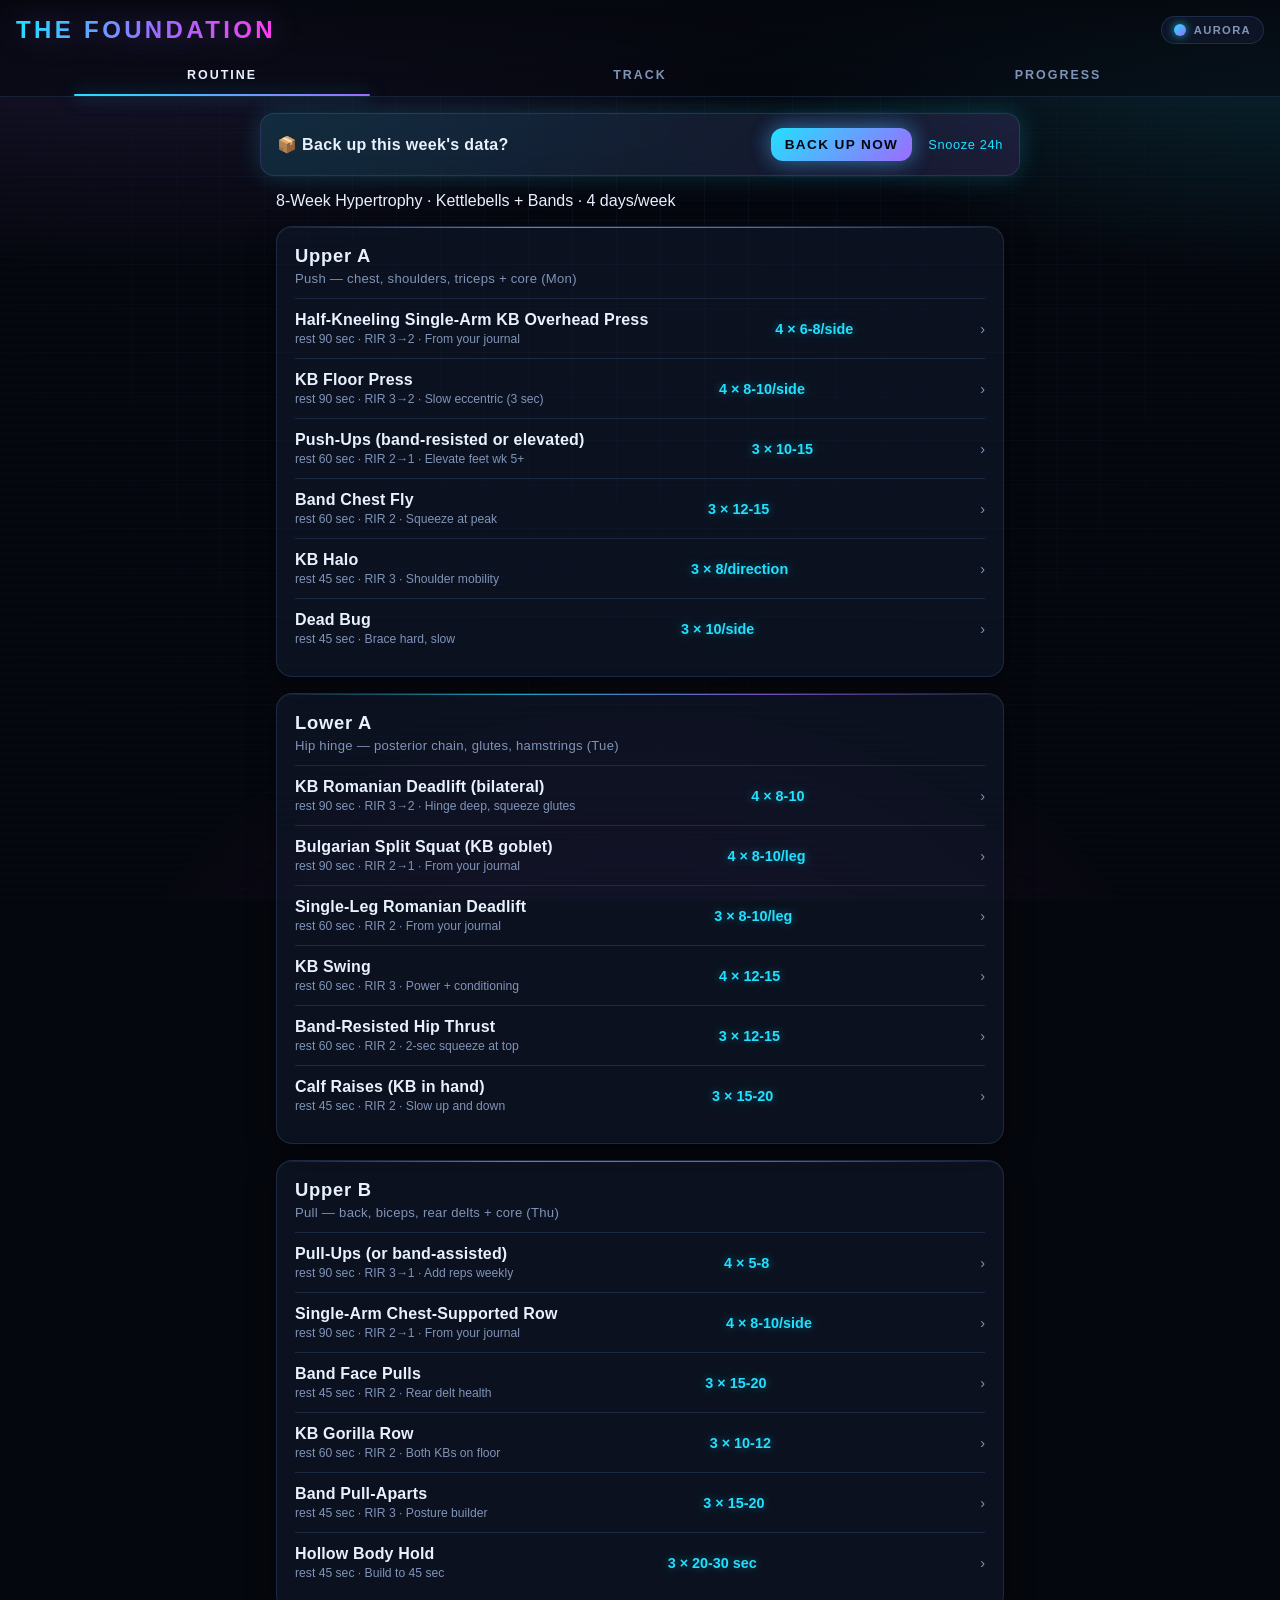
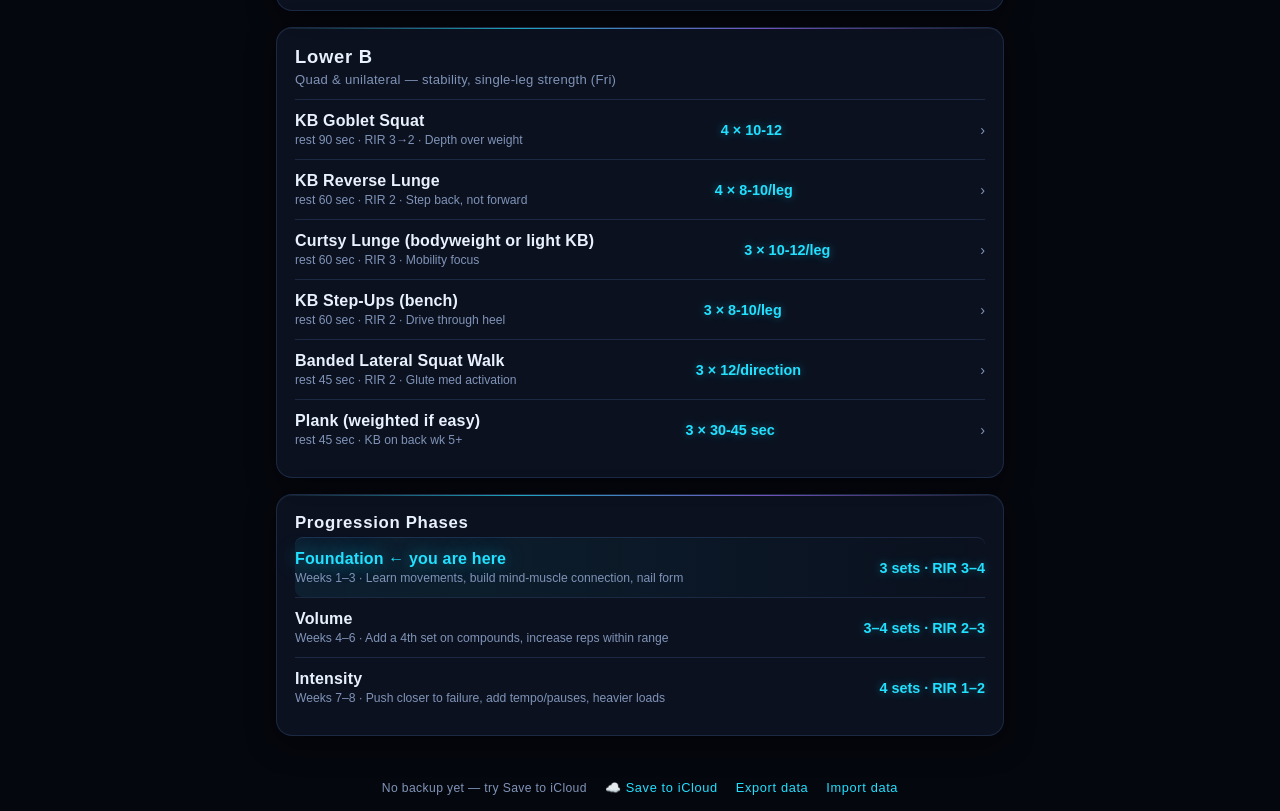
==== index.html @ b56205aa "Add three-layer backup durability and schema versioning Layer 1 - IndexedDB auto-backup: mirror ever" ====
<!DOCTYPE html>
<html lang="en" data-theme="aurora">
<head>
  <meta charset="UTF-8" />
  <meta name="viewport" content="width=device-width, initial-scale=1.0" />
  <title>My Workout Routine</title>
  <link rel="stylesheet" href="styles.css" />
</head>
<body>
  <div class="scanlines" aria-hidden="true"></div>

  <header class="app-header">
    <div class="header-top">
      <h1 id="app-title">My Workout Routine</h1>
      <button id="theme-btn" class="theme-btn" title="Change theme">
        <span class="theme-dot"></span><span id="theme-name">Aurora</span>
      </button>
    </div>
    <nav class="tabs">
      <button class="tab active" data-view="routine">Routine</button>
      <button class="tab" data-view="track">Track</button>
      <button class="tab" data-view="progress">Progress</button>
    </nav>
  </header>

  <div id="nudge-banner" class="nudge-banner" hidden></div>

  <main id="main">
    <section id="view-routine" class="view active"></section>
    <section id="view-track" class="view"></section>
    <section id="view-progress" class="view"></section>
  </main>

  <footer class="app-footer">
    <span id="last-backup" class="last-backup-note"></span>
    <div class="footer-actions">
      <button id="icloud-btn" class="link-btn">☁️ Save to iCloud</button>
      <button id="export-btn" class="link-btn">Export data</button>
      <button id="import-btn" class="link-btn">Import data</button>
    </div>
    <input id="import-file" type="file" accept="application/json" hidden />
  </footer>

  <!-- Exercise detail modal -->
  <div id="modal-root" class="modal-root" hidden>
    <div class="modal-backdrop"></div>
    <div class="modal" role="dialog" aria-modal="true"></div>
  </div>

  <!-- Floating rest timer -->
  <div id="rest-timer" class="rest-timer" hidden></div>

  <script src="routine.js"></script>
  <script src="app.js"></script>
</body>
</html>
---- styles.css ----
/* ===== Theme palettes (RGB triplets so glows can be tinted too) ===== */
:root, [data-theme="aurora"] {
  --c1-rgb: 34, 224, 255;   /* primary  */
  --c2-rgb: 157, 107, 255;  /* secondary */
  --c3-rgb: 255, 61, 240;   /* tertiary */
  --ok-rgb: 43, 255, 181;   /* success  */
}
[data-theme="solar"] {
  --c1-rgb: 255, 159, 61;
  --c2-rgb: 255, 77, 109;
  --c3-rgb: 255, 214, 77;
  --ok-rgb: 120, 255, 140;
}
[data-theme="matrix"] {
  --c1-rgb: 57, 255, 134;
  --c2-rgb: 0, 224, 160;
  --c3-rgb: 180, 255, 80;
  --ok-rgb: 57, 255, 134;
}
[data-theme="vapor"] {
  --c1-rgb: 0, 229, 255;
  --c2-rgb: 255, 77, 210;
  --c3-rgb: 138, 120, 255;
  --ok-rgb: 120, 255, 220;
}

:root {
  --bg: #05070e;
  --surface: rgba(18, 26, 46, 0.55);
  --surface-solid: #0d1426;
  --border: rgba(120, 170, 255, 0.16);
  --text: #e9f1ff;
  --muted: #8094b8;

  --cyan: rgb(var(--c1-rgb));
  --violet: rgb(var(--c2-rgb));
  --magenta: rgb(var(--c3-rgb));
  --green: rgb(var(--ok-rgb));
  --glow-cyan: 0 0 18px rgba(var(--c1-rgb), 0.55);
  --glow-violet: 0 0 18px rgba(var(--c2-rgb), 0.5);
  --radius: 16px;
}

* { box-sizing: border-box; }
html, body { height: 100%; }

body {
  margin: 0;
  font-family: "SF Mono", "JetBrains Mono", ui-monospace, "Segoe UI", Roboto, Helvetica, Arial, sans-serif;
  color: var(--text);
  -webkit-font-smoothing: antialiased;
  position: relative;
  background:
    radial-gradient(1200px 600px at 12% -10%, rgba(var(--c2-rgb), 0.18), transparent 60%),
    radial-gradient(1000px 500px at 100% 0%, rgba(var(--c1-rgb), 0.16), transparent 55%),
    radial-gradient(900px 700px at 50% 120%, rgba(var(--c3-rgb), 0.12), transparent 60%),
    var(--bg);
  background-attachment: fixed;
  transition: background 0.6s ease;
}

/* drifting cyber-grid floor */
body::before {
  content: "";
  position: fixed;
  inset: 0;
  z-index: 0;
  pointer-events: none;
  background-image:
    linear-gradient(rgba(120, 170, 255, 0.05) 1px, transparent 1px),
    linear-gradient(90deg, rgba(120, 170, 255, 0.05) 1px, transparent 1px);
  background-size: 44px 44px;
  mask-image: radial-gradient(circle at 50% 30%, black, transparent 85%);
  animation: drift 22s linear infinite;
}
@keyframes drift {
  from { background-position: 0 0, 0 0; }
  to   { background-position: 44px 88px, 88px 44px; }
}

/* subtle moving scanline shimmer */
.scanlines {
  position: fixed;
  inset: 0;
  z-index: 2;
  pointer-events: none;
  background: linear-gradient(rgba(var(--c1-rgb), 0.05), transparent 12%);
  background-size: 100% 8px;
  mix-blend-mode: screen;
  opacity: 0.35;
  animation: scan 8s linear infinite;
}
@keyframes scan {
  from { background-position: 0 -100vh; }
  to   { background-position: 0 100vh; }
}

main, .app-header, .app-footer { position: relative; z-index: 1; }

/* ---------- header ---------- */
.app-header {
  position: sticky;
  top: 0;
  z-index: 10;
  padding: 16px 16px 0;
  background: linear-gradient(180deg, rgba(5, 7, 14, 0.92), rgba(5, 7, 14, 0.55));
  backdrop-filter: blur(14px);
  -webkit-backdrop-filter: blur(14px);
  border-bottom: 1px solid var(--border);
}
.header-top { display: flex; align-items: center; justify-content: space-between; gap: 12px; margin-bottom: 12px; }

.app-header h1 {
  margin: 0;
  font-size: 1.5rem;
  font-weight: 800;
  letter-spacing: 0.14em;
  text-transform: uppercase;
  background: linear-gradient(90deg, var(--cyan), var(--violet) 55%, var(--magenta));
  -webkit-background-clip: text;
  background-clip: text;
  color: transparent;
  filter: drop-shadow(0 0 14px rgba(var(--c2-rgb), 0.35));
}

.theme-btn {
  display: inline-flex;
  align-items: center;
  gap: 8px;
  background: var(--surface-solid);
  border: 1px solid var(--border);
  color: var(--muted);
  padding: 7px 12px;
  border-radius: 999px;
  font-size: 0.7rem;
  font-weight: 700;
  letter-spacing: 0.12em;
  text-transform: uppercase;
  font-family: inherit;
  cursor: pointer;
  transition: all 0.2s;
}
.theme-btn:hover { color: var(--text); border-color: rgba(var(--c1-rgb), 0.5); }
.theme-dot {
  width: 12px; height: 12px; border-radius: 50%;
  background: linear-gradient(135deg, var(--cyan), var(--violet));
  box-shadow: 0 0 10px rgba(var(--c1-rgb), 0.8);
}

.tabs { display: flex; gap: 6px; }
.tab {
  flex: 1;
  background: none;
  border: none;
  color: var(--muted);
  padding: 12px 8px 14px;
  font-size: 0.78rem;
  font-weight: 700;
  letter-spacing: 0.16em;
  text-transform: uppercase;
  cursor: pointer;
  position: relative;
  font-family: inherit;
  transition: color 0.2s;
}
.tab::after {
  content: "";
  position: absolute;
  left: 14%; right: 14%; bottom: 0;
  height: 2px;
  border-radius: 2px;
  background: linear-gradient(90deg, var(--cyan), var(--violet));
  transform: scaleX(0);
  transition: transform 0.25s ease;
  box-shadow: var(--glow-cyan);
}
.tab:hover { color: var(--text); }
.tab.active { color: var(--text); }
.tab.active::after { transform: scaleX(1); }

main { max-width: 760px; margin: 0 auto; padding: 20px 16px 0; }

.view { display: none; }
.view.active { display: block; animation: fadeUp 0.4s ease both; }
@keyframes fadeUp {
  from { opacity: 0; transform: translateY(8px); }
  to   { opacity: 1; transform: translateY(0); }
}

/* ---------- cards ---------- */
.card {
  background: var(--surface);
  border: 1px solid var(--border);
  border-radius: var(--radius);
  padding: 18px;
  margin-bottom: 16px;
  backdrop-filter: blur(12px);
  -webkit-backdrop-filter: blur(12px);
  position: relative;
  overflow: hidden;
  box-shadow: 0 8px 30px rgba(0, 0, 0, 0.45), inset 0 1px 0 rgba(255, 255, 255, 0.04);
}
.card::before {
  content: "";
  position: absolute;
  top: 0; left: 0; right: 0;
  height: 1px;
  background: linear-gradient(90deg, transparent, var(--cyan), var(--violet), transparent);
  opacity: 0.7;
}
.card h2 { margin: 0 0 4px; font-size: 1.15rem; letter-spacing: 0.04em; }
.card .focus { color: var(--muted); font-size: 0.82rem; margin: 0 0 12px; letter-spacing: 0.02em; }

/* exercise rows are interactive */
.exercise-row {
  display: flex;
  justify-content: space-between;
  align-items: center;
  gap: 10px;
  padding: 12px 0;
  border-top: 1px solid var(--border);
  transition: padding-left 0.18s ease;
}
.exercise-row.clickable { cursor: pointer; }
.exercise-row.clickable:hover { padding-left: 8px; }
.exercise-row.clickable:hover .name { color: var(--cyan); text-shadow: var(--glow-cyan); }
.exercise-row .left { display: flex; align-items: baseline; gap: 8px; min-width: 0; }
.exercise-row .name { font-weight: 700; letter-spacing: 0.01em; transition: color 0.18s, text-shadow 0.18s; }
.exercise-row .scheme {
  color: var(--cyan);
  font-size: 0.9rem;
  white-space: nowrap;
  font-weight: 700;
  text-shadow: 0 0 10px rgba(var(--c1-rgb), 0.4);
}
.exercise-row .note { color: var(--muted); font-size: 0.76rem; display: block; margin-top: 3px; }
.exercise-row .chev { color: var(--muted); font-size: 0.9rem; flex: 0 0 auto; }
.exercise-row.clickable:hover .chev { color: var(--cyan); }

/* ---------- buttons ---------- */
.btn {
  background: linear-gradient(135deg, var(--cyan), var(--violet));
  color: #04070f;
  border: none;
  border-radius: 12px;
  padding: 13px 18px;
  font-size: 0.85rem;
  font-weight: 800;
  letter-spacing: 0.1em;
  text-transform: uppercase;
  cursor: pointer;
  font-family: inherit;
  box-shadow: 0 0 22px rgba(var(--c1-rgb), 0.4), 0 0 22px rgba(var(--c2-rgb), 0.25);
  transition: transform 0.12s ease, box-shadow 0.2s ease, filter 0.2s;
}
.btn:hover { transform: translateY(-1px); filter: brightness(1.08); box-shadow: 0 0 30px rgba(var(--c1-rgb), 0.6), 0 0 30px rgba(var(--c2-rgb), 0.4); }
.btn:active { transform: translateY(0); }
.btn.secondary { background: var(--surface-solid); color: var(--text); border: 1px solid var(--border); box-shadow: none; }
.btn.full { width: 100%; }
.btn-row { display: flex; gap: 8px; margin-top: 8px; }

.link-btn {
  background: none; border: none; color: var(--cyan); cursor: pointer;
  font-size: 0.8rem; padding: 0; letter-spacing: 0.05em; font-family: inherit;
  transition: text-shadow 0.2s;
}
.link-btn:hover { text-shadow: var(--glow-cyan); }

/* ---------- day picker ---------- */
.day-picker { display: flex; flex-wrap: wrap; gap: 10px; margin-bottom: 18px; }
.day-chip {
  background: var(--surface-solid);
  border: 1px solid var(--border);
  color: var(--muted);
  padding: 9px 16px;
  border-radius: 999px;
  cursor: pointer;
  font-weight: 700;
  font-size: 0.82rem;
  letter-spacing: 0.06em;
  text-transform: uppercase;
  font-family: inherit;
  transition: all 0.2s;
}
.day-chip:hover { color: var(--text); border-color: rgba(var(--c1-rgb), 0.5); }
.day-chip.active {
  color: #04070f;
  background: linear-gradient(135deg, var(--cyan), var(--violet));
  border-color: transparent;
  box-shadow: 0 0 18px rgba(var(--c1-rgb), 0.5);
}

/* day completion bar (interactive) */
.day-progress-wrap { margin: -4px 0 16px; }
.day-progress-label { color: var(--muted); font-size: 0.7rem; letter-spacing: 0.1em; text-transform: uppercase; margin-bottom: 6px; display: flex; justify-content: space-between; }
.day-progress-track { height: 8px; border-radius: 999px; background: var(--surface-solid); border: 1px solid var(--border); overflow: hidden; }
.day-progress-fill { height: 100%; width: 0%; border-radius: 999px; background: linear-gradient(90deg, var(--cyan), var(--violet), var(--magenta)); box-shadow: 0 0 14px rgba(var(--c1-rgb), 0.6); transition: width 0.4s ease; }

/* ---------- set logging ---------- */
.set-grid { display: grid; grid-template-columns: 30px 1fr 1fr 44px; gap: 10px; align-items: center; margin: 8px 0; }
.set-grid .set-num { color: var(--muted); text-align: center; font-size: 0.85rem; font-weight: 700; }
.set-grid input {
  background: rgba(5, 9, 20, 0.7);
  border: 1px solid var(--border);
  border-radius: 9px;
  color: var(--text);
  padding: 11px;
  width: 100%;
  font-size: 0.95rem;
  font-family: inherit;
  transition: border-color 0.2s, box-shadow 0.2s;
}
.set-grid input::placeholder { color: rgba(128, 148, 184, 0.5); }
.set-grid input:focus { outline: none; border-color: var(--cyan); box-shadow: 0 0 0 2px rgba(var(--c1-rgb), 0.18), var(--glow-cyan); }
.set-grid .check {
  width: 32px; height: 32px; border-radius: 9px;
  border: 1px solid var(--border);
  background: rgba(5, 9, 20, 0.7);
  cursor: pointer; color: var(--muted); font-weight: 800;
  transition: all 0.18s;
}
.set-grid .check.done {
  background: linear-gradient(135deg, var(--green), var(--cyan));
  border-color: transparent; color: #04070f;
  box-shadow: 0 0 16px rgba(var(--ok-rgb), 0.55);
}
.set-head { display: grid; grid-template-columns: 30px 1fr 1fr 44px; gap: 10px; color: var(--muted); font-size: 0.68rem; text-transform: uppercase; letter-spacing: 0.12em; margin-bottom: 4px; }

.track-ex-head { display: flex; justify-content: space-between; align-items: center; gap: 10px; cursor: pointer; }
.track-ex-head h2 { transition: color 0.18s, text-shadow 0.18s; }
.track-ex-head:hover h2 { color: var(--cyan); text-shadow: var(--glow-cyan); }
.info-pill { flex: 0 0 auto; border: 1px solid var(--border); color: var(--muted); border-radius: 999px; padding: 4px 10px; font-size: 0.68rem; letter-spacing: 0.08em; text-transform: uppercase; }
.track-ex-head:hover .info-pill { color: var(--cyan); border-color: rgba(var(--c1-rgb), 0.5); }

.last-time { color: var(--cyan); font-size: 0.76rem; margin: 2px 0 10px; opacity: 0.85; letter-spacing: 0.02em; }

/* ---------- progress ---------- */
.exercise-select {
  width: 100%; background: var(--surface-solid); border: 1px solid var(--border);
  color: var(--text); padding: 12px; border-radius: 12px; font-size: 0.92rem;
  font-family: inherit; margin-bottom: 18px; letter-spacing: 0.03em;
}
.exercise-select:focus { outline: none; border-color: var(--cyan); box-shadow: var(--glow-cyan); }
.chart-wrap { width: 100%; overflow-x: auto; }
canvas { max-width: 100%; }

.stat-row { display: flex; gap: 12px; margin-bottom: 16px; flex-wrap: wrap; }
.stat {
  flex: 1; min-width: 100px; background: var(--surface); border: 1px solid var(--border);
  border-radius: var(--radius); padding: 14px; text-align: center;
  backdrop-filter: blur(12px); -webkit-backdrop-filter: blur(12px);
  position: relative; overflow: hidden;
}
.stat::before { content: ""; position: absolute; top: 0; left: 0; right: 0; height: 1px; background: linear-gradient(90deg, transparent, var(--cyan), transparent); }
.stat .value {
  font-size: 1.7rem; font-weight: 800;
  background: linear-gradient(90deg, var(--cyan), var(--violet));
  -webkit-background-clip: text; background-clip: text; color: transparent;
  filter: drop-shadow(0 0 10px rgba(var(--c1-rgb), 0.4));
}
.stat .label { color: var(--muted); font-size: 0.68rem; text-transform: uppercase; letter-spacing: 0.12em; margin-top: 2px; }

.empty { text-align: center; color: var(--muted); padding: 48px 16px; letter-spacing: 0.03em; line-height: 1.7; }

.history-item { display: flex; justify-content: space-between; padding: 11px 0; border-top: 1px solid var(--border); font-size: 0.88rem; }
.history-item .date { color: var(--muted); }

/* ---------- footer ---------- */
.app-footer {
  max-width: 760px; margin: 28px auto; padding: 16px; text-align: center;
  color: var(--muted); font-size: 0.76rem; display: flex; gap: 18px;
  justify-content: center; align-items: center; flex-wrap: wrap; letter-spacing: 0.03em;
}

/* ---------- toast ---------- */
.toast {
  position: fixed; bottom: 26px; left: 50%;
  transform: translateX(-50%) translateY(10px);
  background: rgba(8, 14, 28, 0.9);
  border: 1px solid rgba(var(--ok-rgb), 0.6);
  color: var(--green);
  padding: 12px 22px; border-radius: 999px; font-weight: 700;
  letter-spacing: 0.06em; text-transform: uppercase; font-size: 0.8rem;
  backdrop-filter: blur(10px); -webkit-backdrop-filter: blur(10px);
  box-shadow: 0 0 26px rgba(var(--ok-rgb), 0.35);
  opacity: 0; pointer-events: none; transition: opacity 0.25s, transform 0.25s; z-index: 60;
}
.toast.show { opacity: 1; transform: translateX(-50%) translateY(0); }

/* ---------- exercise detail modal ---------- */
.modal-root { position: fixed; inset: 0; z-index: 70; display: flex; align-items: flex-end; justify-content: center; }
.modal-root[hidden] { display: none; }
.modal-backdrop { position: absolute; inset: 0; background: rgba(2, 4, 10, 0.7); backdrop-filter: blur(6px); -webkit-backdrop-filter: blur(6px); animation: fadeIn 0.25s ease; }
@keyframes fadeIn { from { opacity: 0; } to { opacity: 1; } }
.modal {
  position: relative; width: 100%; max-width: 620px;
  max-height: 88vh; overflow-y: auto;
  background: linear-gradient(180deg, rgba(16, 24, 44, 0.96), rgba(10, 15, 29, 0.98));
  border: 1px solid var(--border);
  border-top: 2px solid transparent;
  border-radius: 22px 22px 0 0;
  padding: 22px 20px 30px;
  box-shadow: 0 -20px 60px rgba(0,0,0,0.6), 0 0 40px rgba(var(--c1-rgb), 0.18);
  animation: slideUp 0.32s cubic-bezier(.2,.8,.2,1);
}
@media (min-width: 640px) {
  .modal-root { align-items: center; }
  .modal { border-radius: 22px; animation: popIn 0.28s cubic-bezier(.2,.8,.2,1); }
}
@keyframes slideUp { from { transform: translateY(100%); } to { transform: translateY(0); } }
@keyframes popIn { from { opacity: 0; transform: scale(0.94); } to { opacity: 1; transform: scale(1); } }

.modal::before { content: ""; position: absolute; top: 0; left: 0; right: 0; height: 2px; background: linear-gradient(90deg, var(--cyan), var(--violet), var(--magenta)); border-radius: 22px 22px 0 0; }
.modal .grip { width: 44px; height: 4px; border-radius: 999px; background: var(--border); margin: -8px auto 14px; }
.modal-close { position: absolute; top: 14px; right: 14px; width: 34px; height: 34px; border-radius: 50%; border: 1px solid var(--border); background: var(--surface-solid); color: var(--muted); font-size: 1.1rem; cursor: pointer; line-height: 1; }
.modal-close:hover { color: var(--text); border-color: rgba(var(--c1-rgb), 0.5); }
.modal h2 { margin: 0 6px 6px 0; font-size: 1.3rem; letter-spacing: 0.02em; padding-right: 36px; }

.muscle-chips { display: flex; flex-wrap: wrap; gap: 8px; margin: 10px 0 16px; }
.chip {
  font-size: 0.72rem; letter-spacing: 0.06em; text-transform: uppercase; font-weight: 700;
  padding: 5px 11px; border-radius: 999px;
  color: var(--cyan); border: 1px solid rgba(var(--c1-rgb), 0.4);
  background: rgba(var(--c1-rgb), 0.08);
}

.meta-grid { display: grid; grid-template-columns: repeat(3, 1fr); gap: 10px; margin-bottom: 18px; }
.meta-box { background: rgba(5, 9, 20, 0.6); border: 1px solid var(--border); border-radius: 12px; padding: 12px; text-align: center; }
.meta-box .v { font-size: 1.05rem; font-weight: 800; color: var(--text); }
.meta-box .l { color: var(--muted); font-size: 0.64rem; text-transform: uppercase; letter-spacing: 0.1em; margin-top: 3px; }

.how-title { font-size: 0.72rem; letter-spacing: 0.14em; text-transform: uppercase; color: var(--muted); margin: 4px 0 10px; }
.cue-list { list-style: none; margin: 0 0 20px; padding: 0; counter-reset: cue; }
.cue-list li {
  position: relative; padding: 10px 0 10px 40px; border-top: 1px solid var(--border); line-height: 1.5; font-size: 0.92rem;
}
.cue-list li::before {
  counter-increment: cue; content: counter(cue);
  position: absolute; left: 0; top: 9px;
  width: 26px; height: 26px; border-radius: 8px;
  display: grid; place-items: center; font-size: 0.78rem; font-weight: 800; color: #04070f;
  background: linear-gradient(135deg, var(--cyan), var(--violet));
  box-shadow: 0 0 12px rgba(var(--c1-rgb), 0.5);
}

.yt-btn {
  display: flex; align-items: center; justify-content: center; gap: 10px;
  width: 100%; text-decoration: none;
  background: linear-gradient(135deg, var(--magenta), var(--violet));
  color: #fff; border-radius: 12px; padding: 14px;
  font-weight: 800; letter-spacing: 0.08em; text-transform: uppercase; font-size: 0.85rem;
  box-shadow: 0 0 24px rgba(var(--c3-rgb), 0.4);
  transition: transform 0.12s, box-shadow 0.2s, filter 0.2s;
}
.yt-btn:hover { transform: translateY(-1px); filter: brightness(1.08); box-shadow: 0 0 32px rgba(var(--c3-rgb), 0.6); }
.yt-play { width: 22px; height: 22px; display: grid; place-items: center; background: rgba(255,255,255,0.18); border-radius: 50%; }

/* ---------- rest timer ---------- */
.rest-timer {
  position: fixed; left: 50%; bottom: 22px; transform: translateX(-50%) translateY(0);
  z-index: 55; width: min(420px, calc(100% - 24px));
  background: rgba(8, 14, 28, 0.92);
  border: 1px solid var(--border);
  border-radius: 18px; padding: 14px 16px;
  display: flex; align-items: center; gap: 16px;
  backdrop-filter: blur(14px); -webkit-backdrop-filter: blur(14px);
  box-shadow: 0 12px 40px rgba(0,0,0,0.5), 0 0 30px rgba(var(--c1-rgb), 0.22);
  animation: slideUp 0.3s cubic-bezier(.2,.8,.2,1);
}
.rest-timer[hidden] { display: none; }
.rest-timer.done { border-color: rgba(var(--ok-rgb), 0.7); box-shadow: 0 0 40px rgba(var(--ok-rgb), 0.5); }
.ring-wrap { position: relative; width: 66px; height: 66px; flex: 0 0 auto; }
.ring-wrap svg { transform: rotate(-90deg); }
.ring-bg { stroke: rgba(120,170,255,0.15); }
.ring-fg { stroke: url(#ringgrad); stroke-linecap: round; transition: stroke-dashoffset 0.95s linear; filter: drop-shadow(0 0 6px rgba(var(--c1-rgb), 0.8)); }
.ring-num { position: absolute; inset: 0; display: grid; place-items: center; font-weight: 800; font-size: 1.1rem; color: var(--text); }
.rest-mid { flex: 1; min-width: 0; }
.rest-label { font-size: 0.66rem; letter-spacing: 0.14em; text-transform: uppercase; color: var(--muted); }
.rest-ex { font-weight: 700; font-size: 0.9rem; white-space: nowrap; overflow: hidden; text-overflow: ellipsis; }
.rest-controls { display: flex; gap: 6px; flex: 0 0 auto; }
.rest-controls button {
  background: var(--surface-solid); border: 1px solid var(--border); color: var(--text);
  border-radius: 9px; padding: 8px 10px; font-size: 0.72rem; font-weight: 700; cursor: pointer; font-family: inherit;
  transition: all 0.15s;
}
.rest-controls button:hover { border-color: rgba(var(--c1-rgb), 0.6); color: var(--cyan); }
.rest-controls .skip { background: linear-gradient(135deg, var(--cyan), var(--violet)); color: #04070f; border: none; }

@media (max-width: 420px) {
  .meta-grid { grid-template-columns: repeat(3, 1fr); }
  .rest-ex { font-size: 0.8rem; }
}

/* ---------- video embed ---------- */
.video-wrap {
  position: relative;
  width: 100%;
  aspect-ratio: 16 / 9;
  border-radius: 12px;
  overflow: hidden;
  margin-bottom: 16px;
  border: 1px solid var(--border);
  background: #000;
  box-shadow: 0 0 24px rgba(var(--c1-rgb), 0.18);
}
.video-wrap iframe { position: absolute; inset: 0; width: 100%; height: 100%; border: 0; }

/* ---------- phase / week card ---------- */
.phase-card { padding: 16px 18px; }
.phase-top { display: flex; align-items: center; justify-content: space-between; gap: 12px; }
.phase-name {
  font-size: 1.15rem; font-weight: 800; letter-spacing: 0.02em;
  background: linear-gradient(90deg, var(--cyan), var(--violet));
  -webkit-background-clip: text; background-clip: text; color: transparent;
}
.week-select {
  background: var(--surface-solid); border: 1px solid var(--border); color: var(--text);
  padding: 10px 12px; border-radius: 10px; font-size: 0.85rem; font-family: inherit;
  font-weight: 700; letter-spacing: 0.04em; cursor: pointer; flex: 0 0 auto;
}
.week-select:focus { outline: none; border-color: var(--cyan); box-shadow: var(--glow-cyan); }

.exercise-row.phase-active .name { color: var(--cyan); text-shadow: var(--glow-cyan); }
.exercise-row.phase-active { background: linear-gradient(90deg, rgba(var(--c1-rgb), 0.08), transparent); border-radius: 8px; }

/* ---------- training calendar ---------- */
.cal-grid {
  display: grid;
  grid-template-columns: repeat(7, 1fr);
  gap: 6px;
}
.cal-head { text-align: center; color: var(--muted); font-size: 0.62rem; letter-spacing: 0.08em; text-transform: uppercase; margin-bottom: 2px; }
.cal-cell {
  aspect-ratio: 1 / 1;
  border-radius: 6px;
  background: rgba(5, 9, 20, 0.6);
  border: 1px solid var(--border);
  transition: transform 0.15s;
}
.cal-cell.on {
  background: linear-gradient(135deg, var(--cyan), var(--violet));
  border-color: transparent;
  box-shadow: 0 0 12px rgba(var(--c1-rgb), 0.6);
}
.cal-cell.fut { opacity: 0.35; }
.cal-cell.on:hover { transform: scale(1.12); }

/* ---------- backup nudge banner ---------- */
.nudge-banner {
  position: relative;
  z-index: 9;
  max-width: 760px;
  margin: 16px auto 0;
  padding: 14px 16px;
  display: flex;
  align-items: center;
  justify-content: space-between;
  gap: 12px;
  flex-wrap: wrap;
  background: linear-gradient(135deg, rgba(var(--c1-rgb), 0.14), rgba(var(--c2-rgb), 0.14));
  border: 1px solid var(--border);
  border-radius: 14px;
  backdrop-filter: blur(12px);
  -webkit-backdrop-filter: blur(12px);
  box-shadow: 0 0 24px rgba(var(--c1-rgb), 0.2);
  animation: fadeUp 0.4s ease both;
}
.nudge-banner[hidden] { display: none; }
.nudge-text { font-weight: 700; letter-spacing: 0.02em; }
.nudge-actions { display: flex; align-items: center; gap: 16px; }
.nudge-banner .btn { padding: 9px 14px; }

/* ---------- footer backup status ---------- */
.footer-actions { display: flex; gap: 18px; flex-wrap: wrap; justify-content: center; }
.last-backup-note { color: var(--muted); }

/* respect reduced-motion */
@media (prefers-reduced-motion: reduce) {
  body::before, .scanlines, .view.active, .modal, .rest-timer { animation: none; }
}
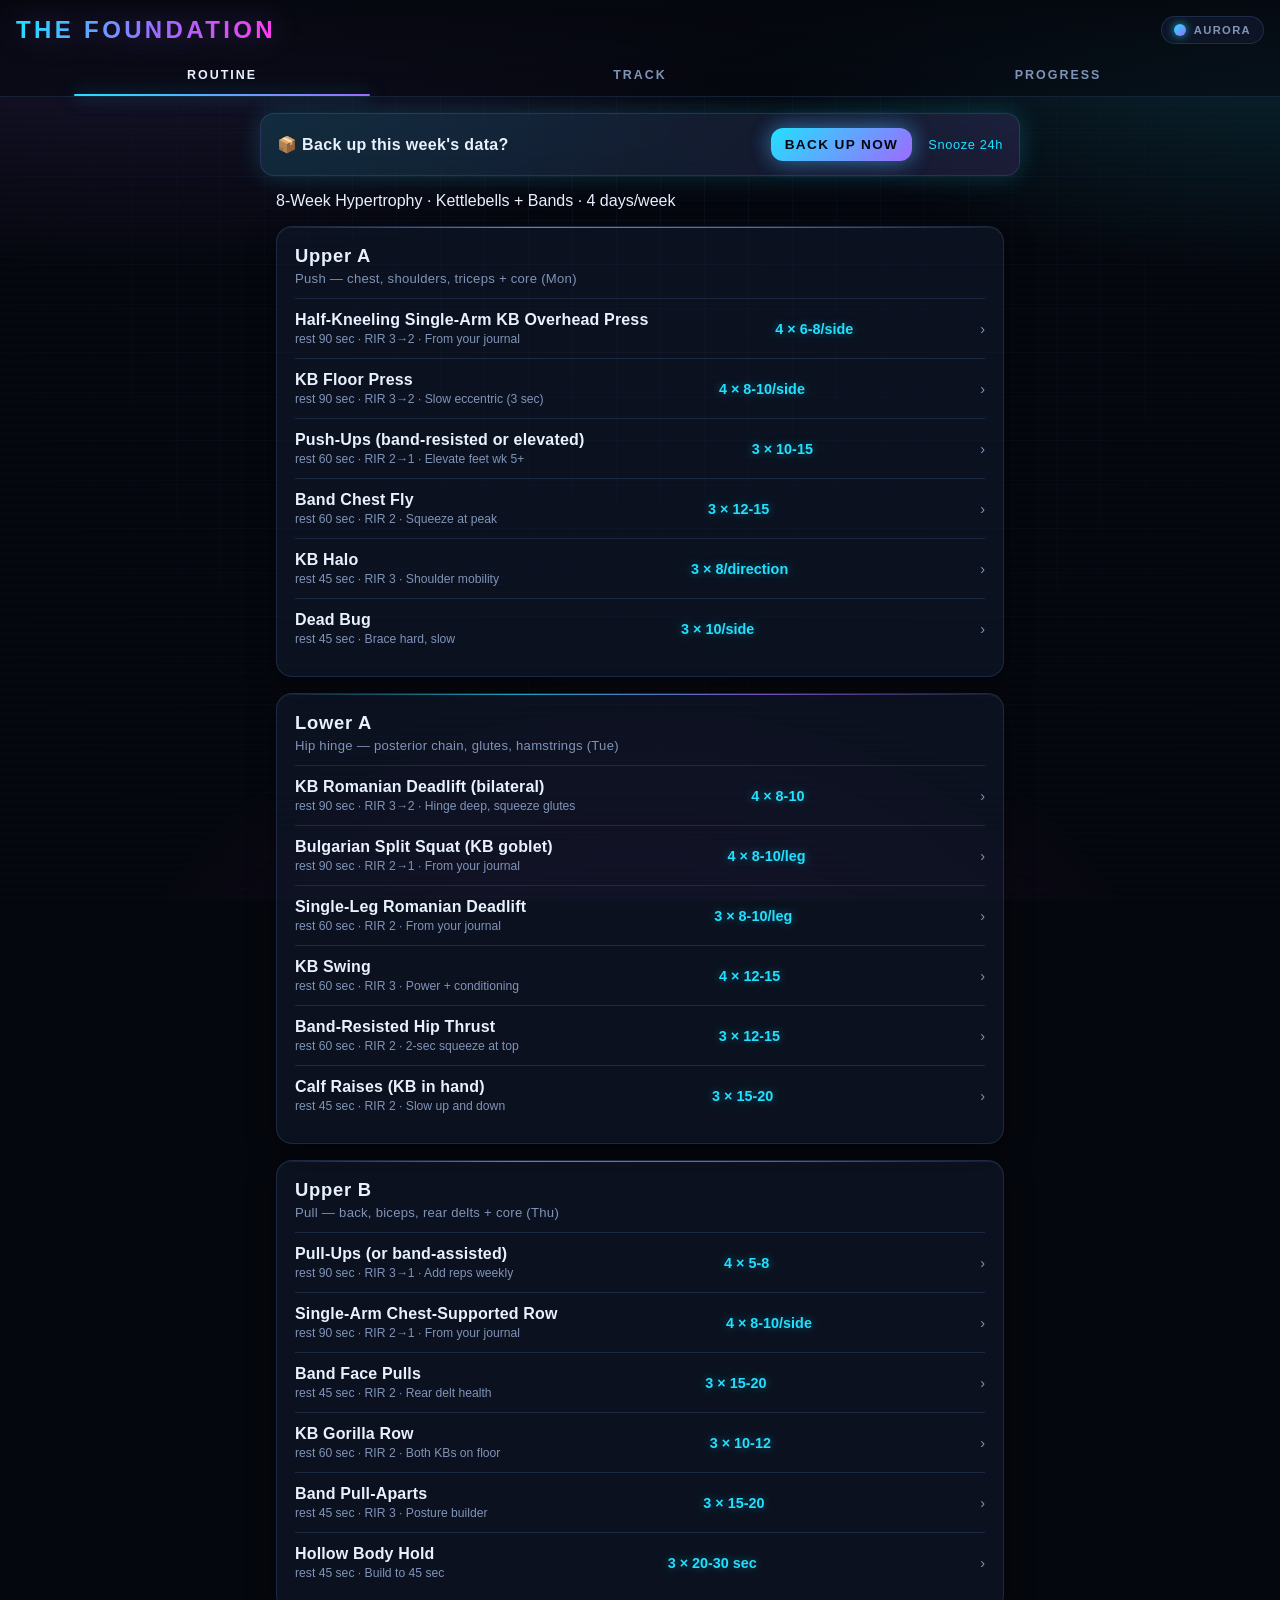
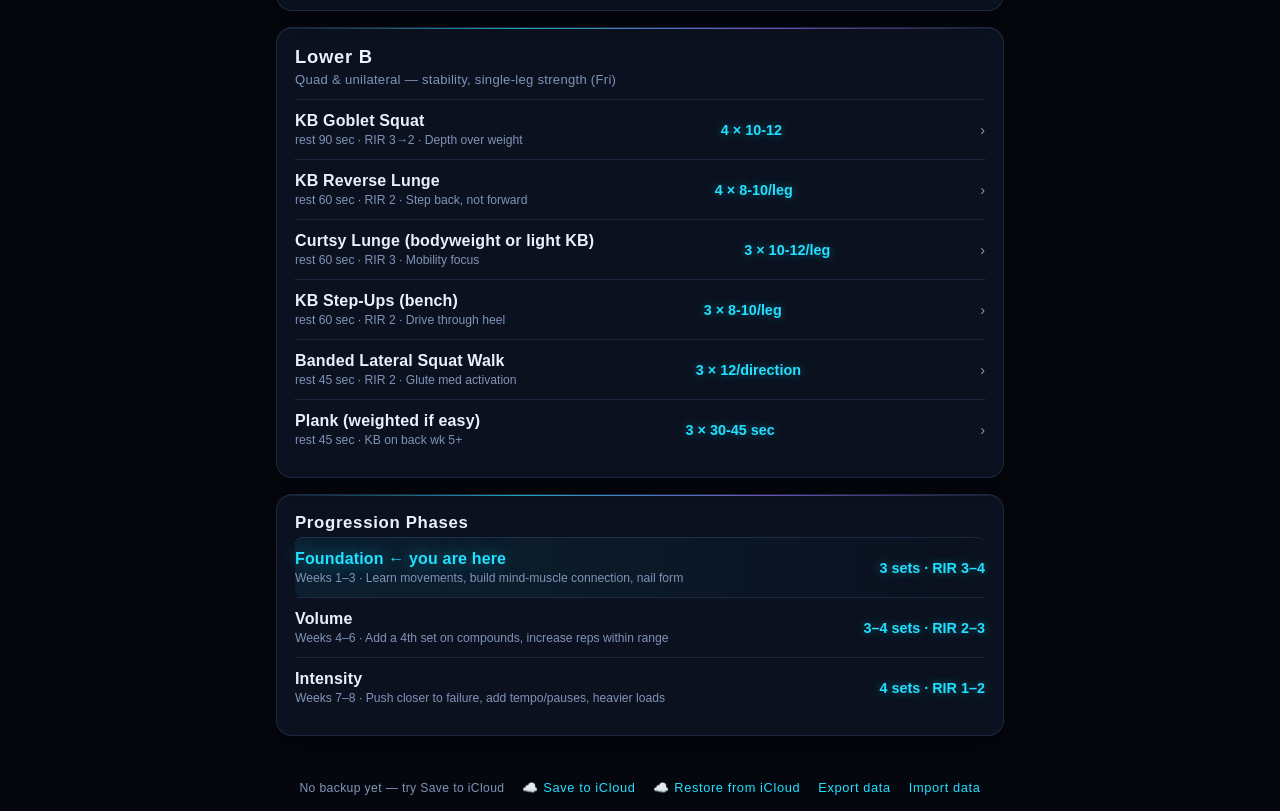
==== commit 47402a70: "Add Restore from iCloud button - One-tap restore reads back the durable iCloud file handle (stored i" ====
--- a/index.html
+++ b/index.html
@@ -35,6 +35,7 @@
     <span id="last-backup" class="last-backup-note"></span>
     <div class="footer-actions">
       <button id="icloud-btn" class="link-btn">☁️ Save to iCloud</button>
+      <button id="icloud-restore-btn" class="link-btn">☁️ Restore from iCloud</button>
       <button id="export-btn" class="link-btn">Export data</button>
       <button id="import-btn" class="link-btn">Import data</button>
     </div>
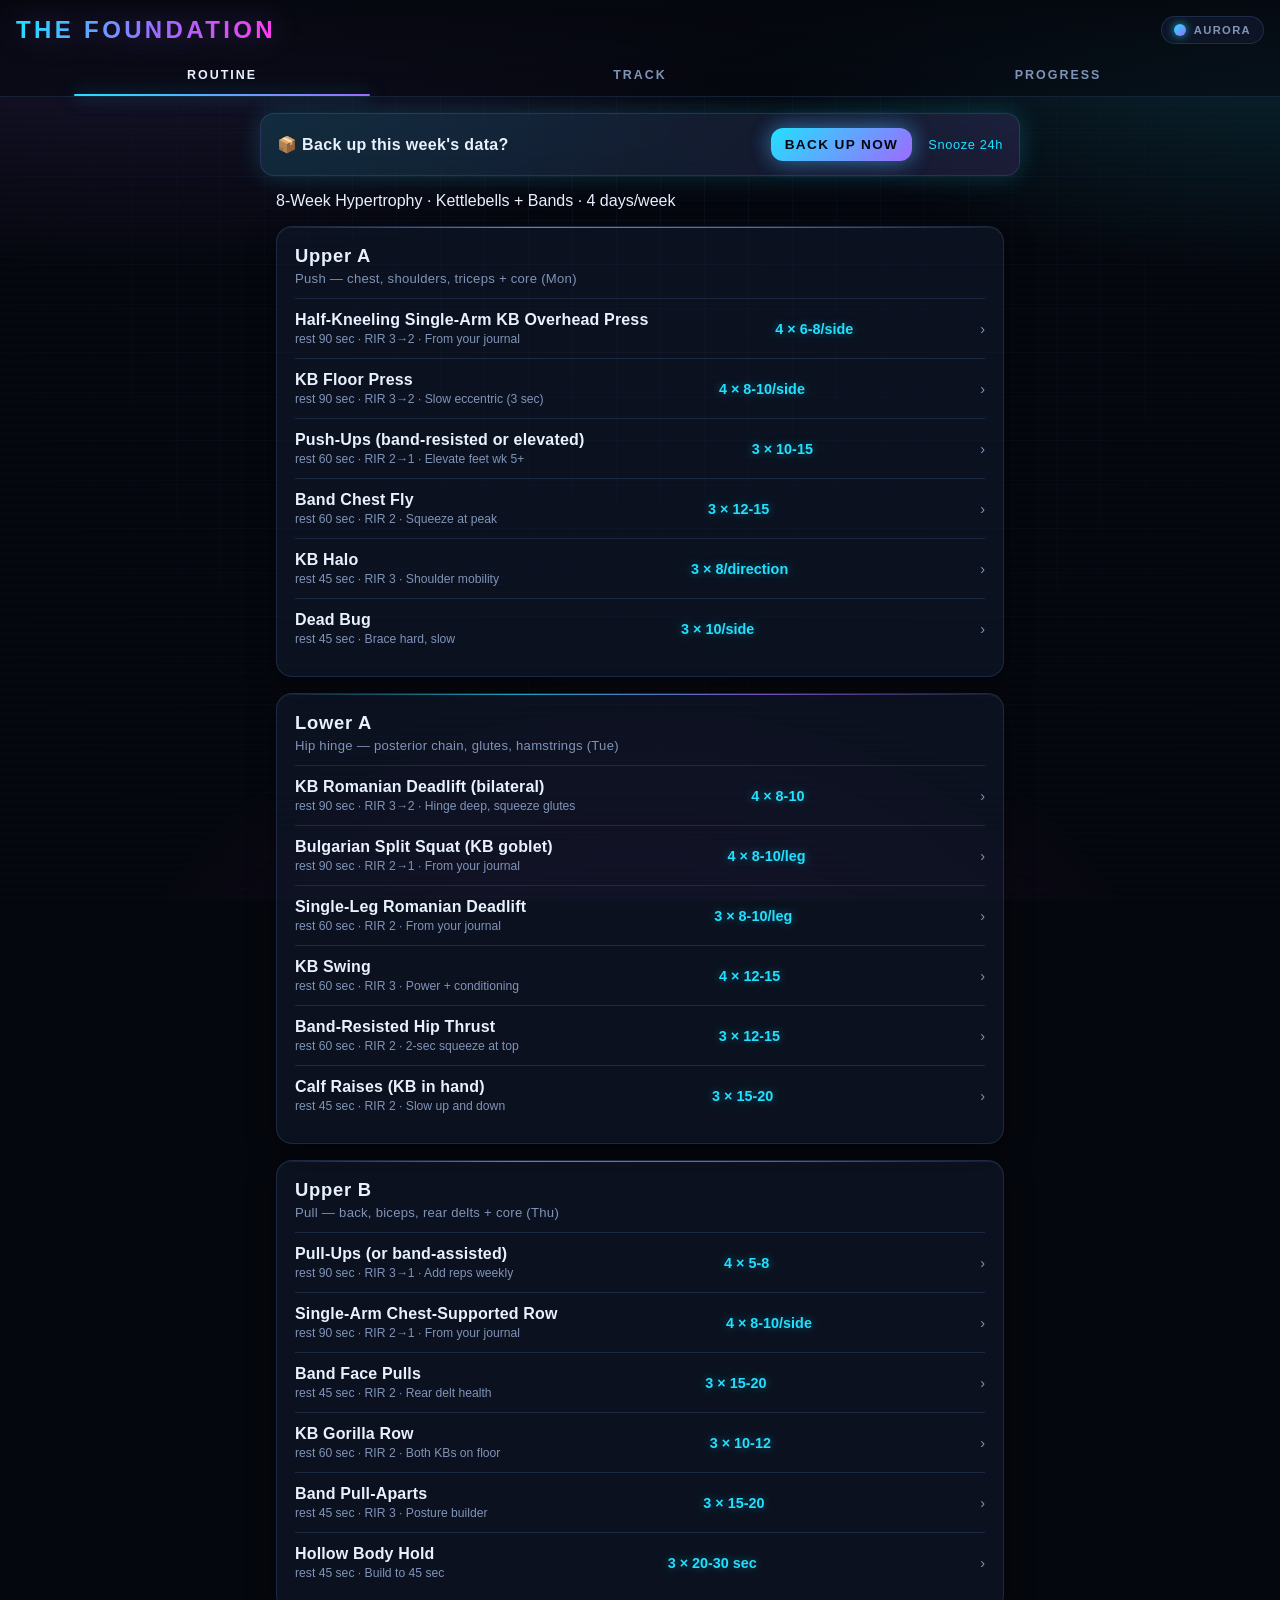
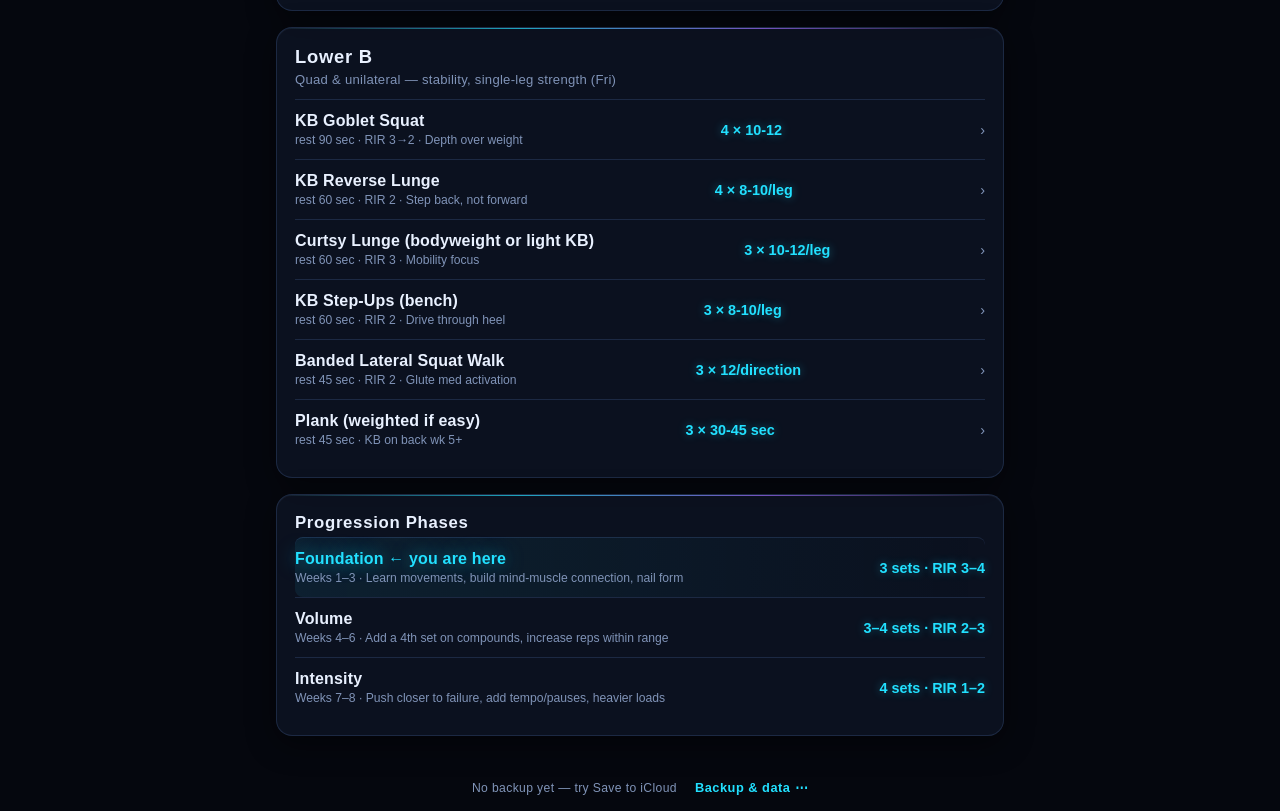
==== commit 1b4bcbec: "Tuck backup buttons behind a collapsible 'Backup & data' toggle Footer now shows just the last-backu" ====
--- a/index.html
+++ b/index.html
@@ -33,7 +33,8 @@
 
   <footer class="app-footer">
     <span id="last-backup" class="last-backup-note"></span>
-    <div class="footer-actions">
+    <button id="more-toggle" class="link-btn more-toggle" aria-expanded="false" aria-controls="footer-actions">Backup &amp; data ⋯</button>
+    <div class="footer-actions" id="footer-actions" hidden>
       <button id="icloud-btn" class="link-btn">☁️ Save to iCloud</button>
       <button id="icloud-restore-btn" class="link-btn">☁️ Restore from iCloud</button>
       <button id="export-btn" class="link-btn">Export data</button>
--- a/styles.css
+++ b/styles.css
@@ -572,7 +572,10 @@
 
 /* ---------- footer backup status ---------- */
 .footer-actions { display: flex; gap: 18px; flex-wrap: wrap; justify-content: center; }
+.footer-actions[hidden] { display: none; }
 .last-backup-note { color: var(--muted); }
+.more-toggle { font-weight: 700; letter-spacing: 0.04em; }
+.more-toggle[aria-expanded="true"] { color: var(--text); }
 
 /* respect reduced-motion */
 @media (prefers-reduced-motion: reduce) {
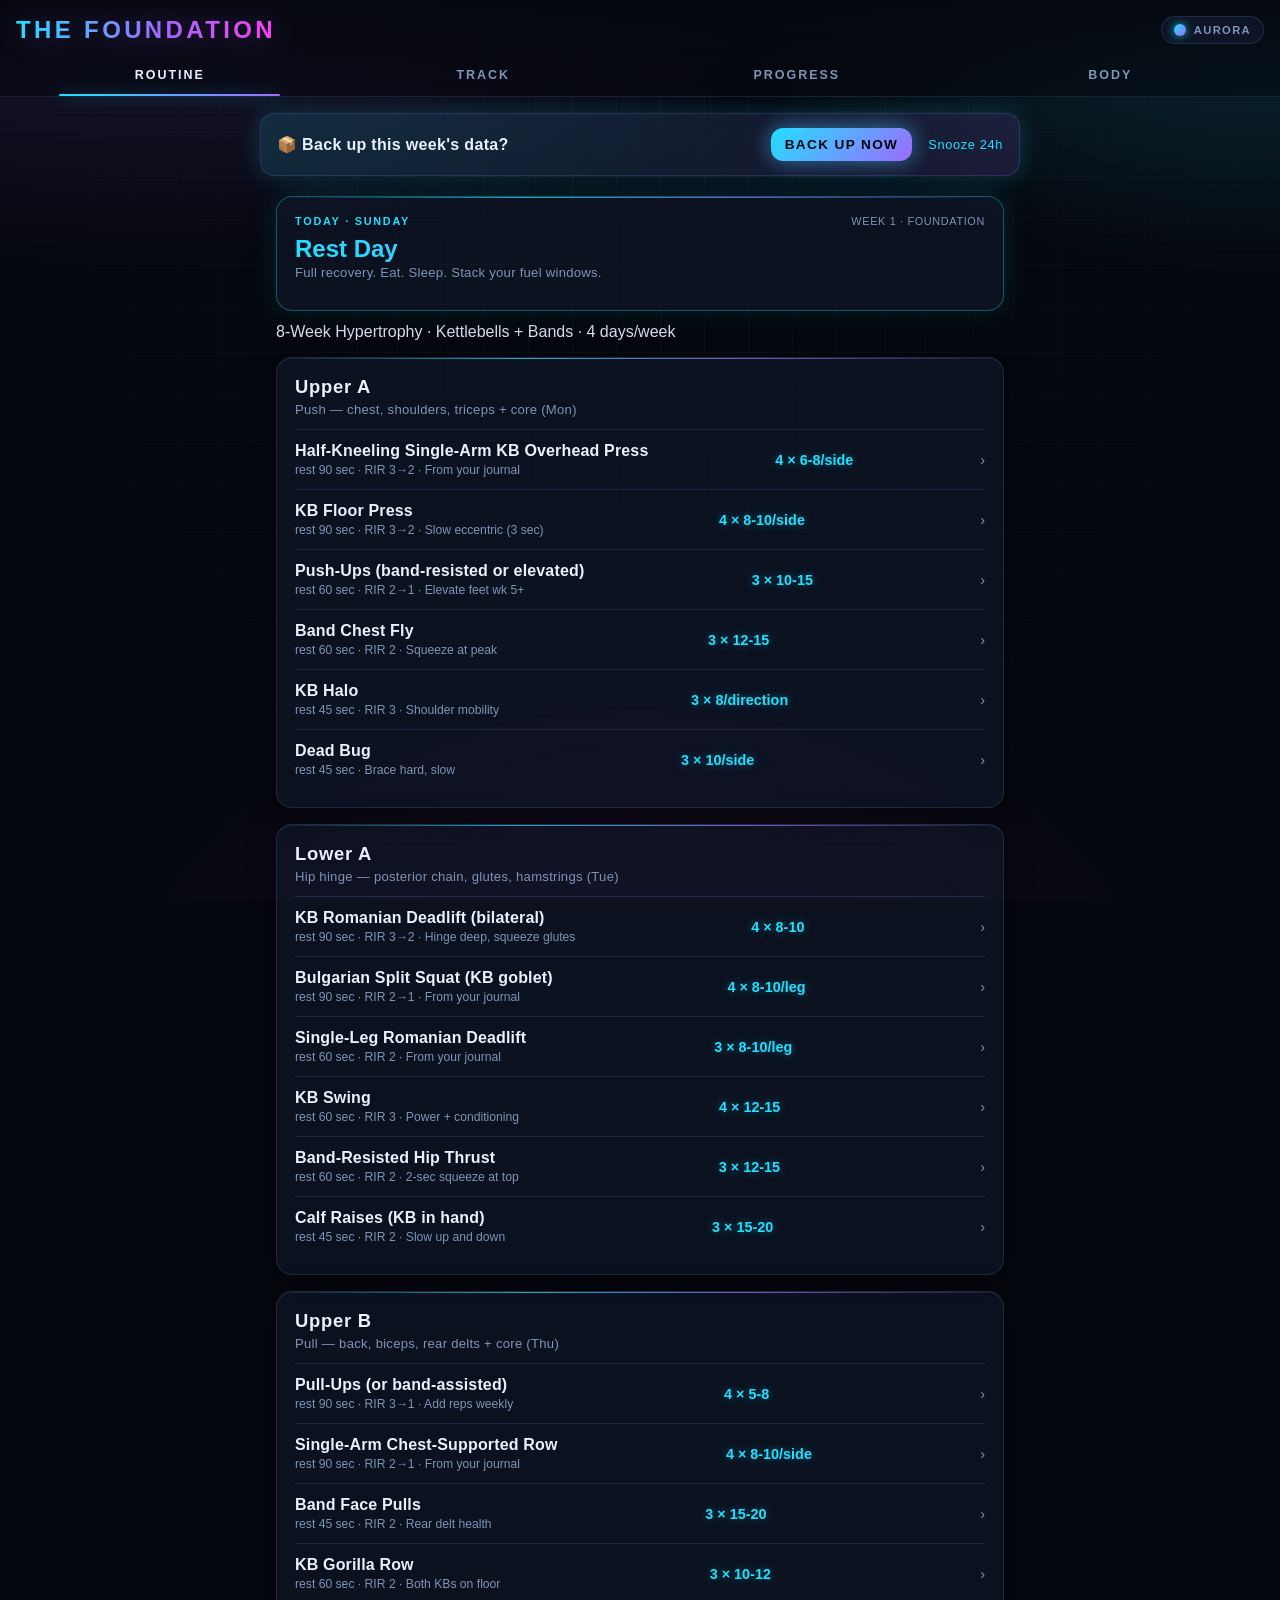
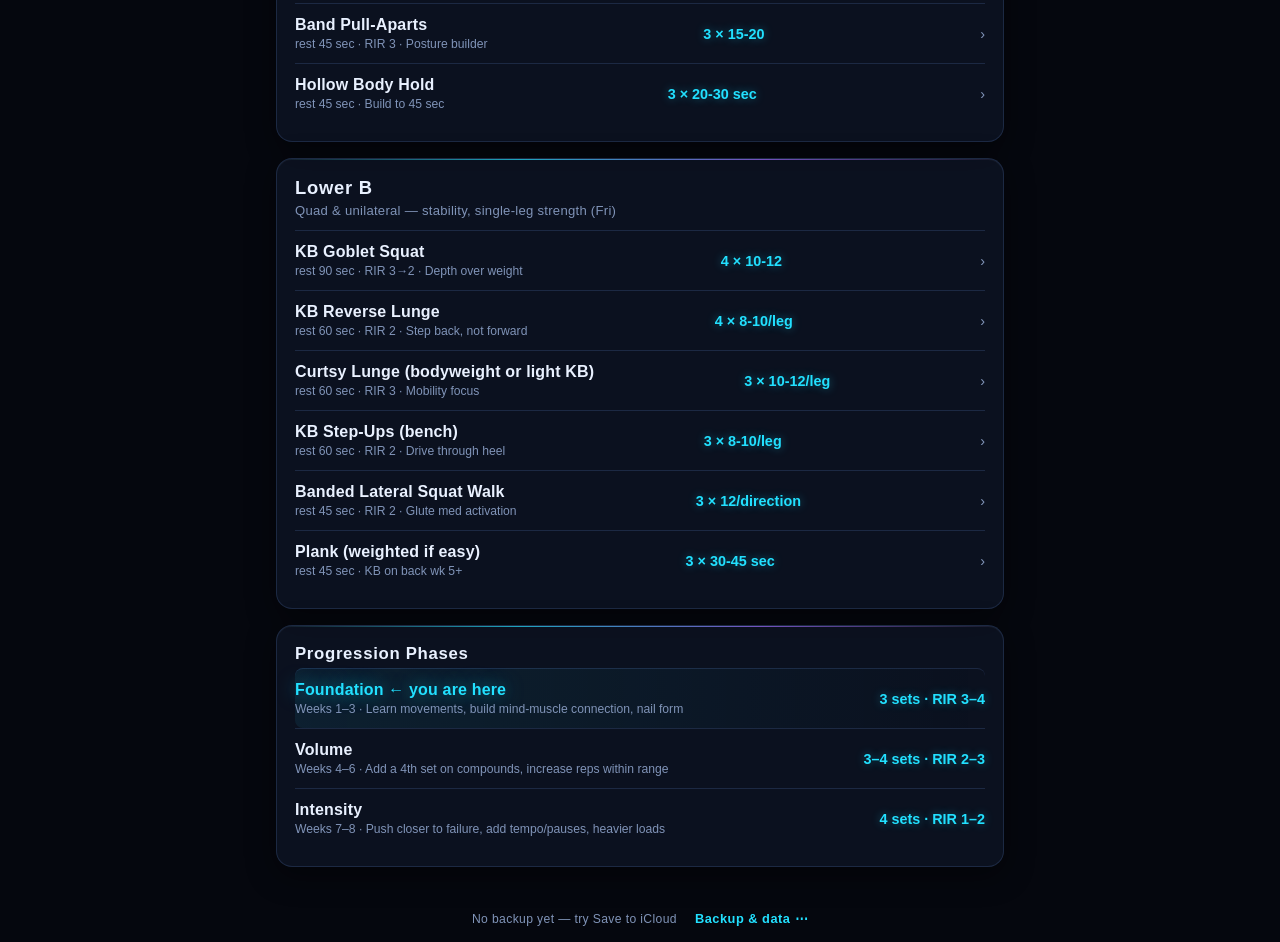
==== commit 8da1b63c: "Add Today home, auto week-by-date, Body tab, and session journal Today + auto week: Routine tab open" ====
--- a/index.html
+++ b/index.html
@@ -2,8 +2,16 @@
 <html lang="en" data-theme="aurora">
 <head>
   <meta charset="UTF-8" />
-  <meta name="viewport" content="width=device-width, initial-scale=1.0" />
+  <meta name="viewport" content="width=device-width, initial-scale=1.0, viewport-fit=cover" />
   <title>My Workout Routine</title>
+  <link rel="manifest" href="manifest.webmanifest" />
+  <meta name="theme-color" content="#05070e" />
+  <meta name="mobile-web-app-capable" content="yes" />
+  <meta name="apple-mobile-web-app-capable" content="yes" />
+  <meta name="apple-mobile-web-app-status-bar-style" content="black-translucent" />
+  <meta name="apple-mobile-web-app-title" content="Foundation" />
+  <link rel="apple-touch-icon" href="apple-touch-icon.png" />
+  <link rel="icon" href="icon-192.png" />
   <link rel="stylesheet" href="styles.css" />
 </head>
 <body>
@@ -20,6 +28,7 @@
       <button class="tab active" data-view="routine">Routine</button>
       <button class="tab" data-view="track">Track</button>
       <button class="tab" data-view="progress">Progress</button>
+      <button class="tab" data-view="body">Body</button>
     </nav>
   </header>
 
@@ -29,6 +38,7 @@
     <section id="view-routine" class="view active"></section>
     <section id="view-track" class="view"></section>
     <section id="view-progress" class="view"></section>
+    <section id="view-body" class="view"></section>
   </main>
 
   <footer class="app-footer">
@@ -52,6 +62,13 @@
   <!-- Floating rest timer -->
   <div id="rest-timer" class="rest-timer" hidden></div>
 
+  <!-- Focus Mode (full-screen guided workout) -->
+  <div id="focus-root" class="focus-root" hidden></div>
+
+  <!-- PR celebration overlay -->
+  <div id="celebrate-root" class="celebrate-root" hidden></div>
+  <canvas id="confetti" class="confetti" hidden></canvas>
+
   <script src="routine.js"></script>
   <script src="app.js"></script>
 </body>
--- a/styles.css
+++ b/styles.css
@@ -505,6 +505,62 @@
 }
 .video-wrap iframe { position: absolute; inset: 0; width: 100%; height: 100%; border: 0; }
 
+/* ---------- Today card ---------- */
+.today-card { border: 1px solid rgba(var(--c1-rgb), 0.35); box-shadow: 0 8px 30px rgba(0,0,0,0.45), 0 0 26px rgba(var(--c1-rgb), 0.18); }
+.today-top { display: flex; justify-content: space-between; align-items: center; gap: 10px; margin-bottom: 8px; }
+.today-label { font-size: 0.68rem; letter-spacing: 0.16em; text-transform: uppercase; color: var(--cyan); font-weight: 800; }
+.today-week { font-size: 0.68rem; letter-spacing: 0.06em; text-transform: uppercase; color: var(--muted); }
+.today-day {
+  font-size: 1.5rem; font-weight: 800; margin-bottom: 2px;
+  background: linear-gradient(90deg, var(--cyan), var(--violet));
+  -webkit-background-clip: text; background-clip: text; color: transparent;
+}
+.today-start { margin-top: 14px; width: 100%; }
+
+/* ---------- auto-week control ---------- */
+.auto-week { display: flex; align-items: center; gap: 10px; flex-wrap: wrap; margin-top: 14px; font-size: 0.82rem; color: var(--muted); cursor: pointer; }
+.auto-week input[type="checkbox"] { width: 18px; height: 18px; accent-color: rgb(var(--c1-rgb)); cursor: pointer; }
+.auto-week input[type="date"] {
+  background: var(--surface-solid); border: 1px solid var(--border); color: var(--text);
+  padding: 7px 10px; border-radius: 9px; font-family: inherit; font-size: 0.82rem; margin-left: auto;
+}
+.auto-week input[type="date"]:disabled { opacity: 0.45; }
+
+/* ---------- session journal ---------- */
+.energy-row { display: flex; gap: 8px; margin: 8px 0 12px; }
+.energy-btn {
+  flex: 1; font-size: 1.4rem; padding: 8px 0; border-radius: 10px;
+  background: rgba(5, 9, 20, 0.7); border: 1px solid var(--border); cursor: pointer;
+  filter: grayscale(0.7) opacity(0.6); transition: all 0.15s;
+}
+.energy-btn:hover { filter: grayscale(0) opacity(1); }
+.energy-btn.sel { filter: grayscale(0) opacity(1); border-color: var(--cyan); box-shadow: 0 0 14px rgba(var(--c1-rgb), 0.5); transform: translateY(-2px); }
+.session-note {
+  width: 100%; min-height: 70px; resize: vertical;
+  background: rgba(5, 9, 20, 0.7); border: 1px solid var(--border); border-radius: 10px;
+  color: var(--text); padding: 12px; font-family: inherit; font-size: 0.92rem; line-height: 1.5;
+}
+.session-note:focus { outline: none; border-color: var(--cyan); box-shadow: var(--glow-cyan); }
+.journal-item { padding: 12px 0; border-top: 1px solid var(--border); }
+.j-head { display: flex; justify-content: space-between; align-items: center; color: var(--muted); font-size: 0.82rem; }
+.j-energy { font-size: 1.1rem; }
+.j-note { margin-top: 6px; font-size: 0.9rem; line-height: 1.5; white-space: pre-wrap; }
+
+/* ---------- body tab ---------- */
+.body-input-row { display: flex; gap: 10px; }
+.body-input-row #bw-input {
+  flex: 1; background: rgba(5, 9, 20, 0.7); border: 1px solid var(--border); border-radius: 10px;
+  color: var(--text); padding: 13px; font-size: 1.1rem; font-family: inherit;
+}
+.body-input-row #bw-input:focus { outline: none; border-color: var(--cyan); box-shadow: var(--glow-cyan); }
+.meas-row { display: grid; grid-template-columns: repeat(4, 1fr); gap: 8px; }
+.meas-row label { display: flex; flex-direction: column; gap: 5px; color: var(--muted); font-size: 0.64rem; text-transform: uppercase; letter-spacing: 0.08em; font-weight: 700; }
+.meas-row input {
+  background: rgba(5, 9, 20, 0.7); border: 1px solid var(--border); border-radius: 9px;
+  color: var(--text); padding: 9px; font-family: inherit; font-size: 0.95rem; text-align: center; width: 100%;
+}
+.meas-row input:focus { outline: none; border-color: var(--cyan); box-shadow: var(--glow-cyan); }
+
 /* ---------- phase / week card ---------- */
 .phase-card { padding: 16px 18px; }
 .phase-top { display: flex; align-items: center; justify-content: space-between; gap: 12px; }
@@ -577,7 +633,88 @@
 .more-toggle { font-weight: 700; letter-spacing: 0.04em; }
 .more-toggle[aria-expanded="true"] { color: var(--text); }
 
+/* ---------- Focus Mode CTA ---------- */
+.focus-cta { margin-bottom: 16px; }
+
+/* ---------- Focus Mode (full-screen) ---------- */
+.focus-root {
+  position: fixed;
+  inset: 0;
+  z-index: 80;
+  display: flex;
+  flex-direction: column;
+  background:
+    radial-gradient(900px 500px at 50% -10%, rgba(var(--c1-rgb), 0.16), transparent 60%),
+    radial-gradient(800px 600px at 50% 120%, rgba(var(--c2-rgb), 0.14), transparent 60%),
+    var(--bg);
+  animation: fadeIn 0.25s ease;
+}
+.focus-root[hidden] { display: none; }
+.focus-bar {
+  display: flex; align-items: center; justify-content: space-between; gap: 12px;
+  padding: calc(14px + env(safe-area-inset-top)) 16px 12px;
+}
+.focus-close {
+  width: 36px; height: 36px; border-radius: 50%;
+  border: 1px solid var(--border); background: var(--surface-solid);
+  color: var(--muted); font-size: 1.1rem; cursor: pointer;
+}
+.focus-counter { color: var(--muted); font-size: 0.72rem; letter-spacing: 0.08em; text-transform: uppercase; font-weight: 700; }
+.focus-track { height: 4px; background: var(--surface-solid); }
+.focus-fill { height: 100%; background: linear-gradient(90deg, var(--cyan), var(--violet)); box-shadow: var(--glow-cyan); transition: width 0.3s ease; }
+.focus-body { flex: 1; overflow-y: auto; padding: 22px 20px; max-width: 620px; margin: 0 auto; width: 100%; }
+.focus-name {
+  font-size: 1.7rem; margin: 6px 0 8px; line-height: 1.15;
+  background: linear-gradient(90deg, var(--cyan), var(--violet));
+  -webkit-background-clip: text; background-clip: text; color: transparent;
+}
+.focus-meta { color: var(--muted); margin-bottom: 18px; font-size: 0.85rem; }
+.focus-cues { margin: 0 0 18px; }
+.focus-video { margin-bottom: 18px; }
+.focus-video-toggle { display: inline-block; margin-bottom: 16px; }
+.focus-inputs { display: flex; gap: 14px; margin-top: 6px; }
+.focus-inputs label { flex: 1; display: flex; flex-direction: column; gap: 6px; color: var(--muted); font-size: 0.68rem; text-transform: uppercase; letter-spacing: 0.1em; font-weight: 700; }
+.focus-inputs input {
+  font-size: 1.5rem; padding: 16px; text-align: center; font-family: inherit;
+  background: rgba(5, 9, 20, 0.7); border: 1px solid var(--border); border-radius: 12px; color: var(--text);
+}
+.focus-inputs input:focus { outline: none; border-color: var(--cyan); box-shadow: var(--glow-cyan); }
+.focus-controls {
+  display: flex; gap: 12px; padding: 14px 16px calc(16px + env(safe-area-inset-bottom));
+  max-width: 620px; margin: 0 auto; width: 100%; border-top: 1px solid var(--border);
+}
+.focus-controls .focus-next { flex: 1; }
+.focus-controls .focus-prev { flex: 0 0 100px; }
+.focus-controls .btn[disabled] { opacity: 0.4; pointer-events: none; }
+
+/* ---------- PR celebration ---------- */
+.celebrate-root {
+  position: fixed; inset: 0; z-index: 90;
+  display: flex; align-items: center; justify-content: center; padding: 20px;
+  background: rgba(2, 4, 10, 0.8);
+  backdrop-filter: blur(8px); -webkit-backdrop-filter: blur(8px);
+}
+.celebrate-root[hidden] { display: none; }
+.celebrate-card {
+  position: relative; width: 100%; max-width: 420px; text-align: center;
+  background: linear-gradient(180deg, rgba(16, 24, 44, 0.96), rgba(10, 15, 29, 0.98));
+  border: 1px solid var(--border); border-radius: 22px; padding: 28px 22px;
+  box-shadow: 0 0 50px rgba(var(--c1-rgb), 0.3);
+  animation: popIn 0.32s cubic-bezier(.2,.8,.2,1);
+}
+.celebrate-card h2 { margin: 6px 0 16px; letter-spacing: 0.02em; }
+.trophy { font-size: 3.2rem; animation: trophyPop 0.6s ease both; }
+@keyframes trophyPop { 0% { transform: scale(0) rotate(-30deg); } 70% { transform: scale(1.25) rotate(8deg); } 100% { transform: scale(1) rotate(0); } }
+.pr-list { margin-bottom: 20px; }
+.pr-item { display: flex; justify-content: space-between; align-items: center; gap: 12px; padding: 12px 0; border-top: 1px solid var(--border); text-align: left; }
+.pr-name { font-weight: 700; }
+.pr-val { text-align: right; color: var(--cyan); font-weight: 800; font-size: 1.1rem; }
+.pr-val small { color: var(--muted); font-weight: 600; font-size: 0.62rem; text-transform: uppercase; letter-spacing: 0.08em; }
+.pr-prev { color: var(--muted); font-size: 0.68rem; font-weight: 600; }
+.confetti { position: fixed; inset: 0; z-index: 95; pointer-events: none; }
+.confetti[hidden] { display: none; }
+
 /* respect reduced-motion */
 @media (prefers-reduced-motion: reduce) {
-  body::before, .scanlines, .view.active, .modal, .rest-timer { animation: none; }
-}
+  body::before, .scanlines, .view.active, .modal, .rest-timer, .focus-root, .celebrate-card, .trophy { animation: none; }
+}
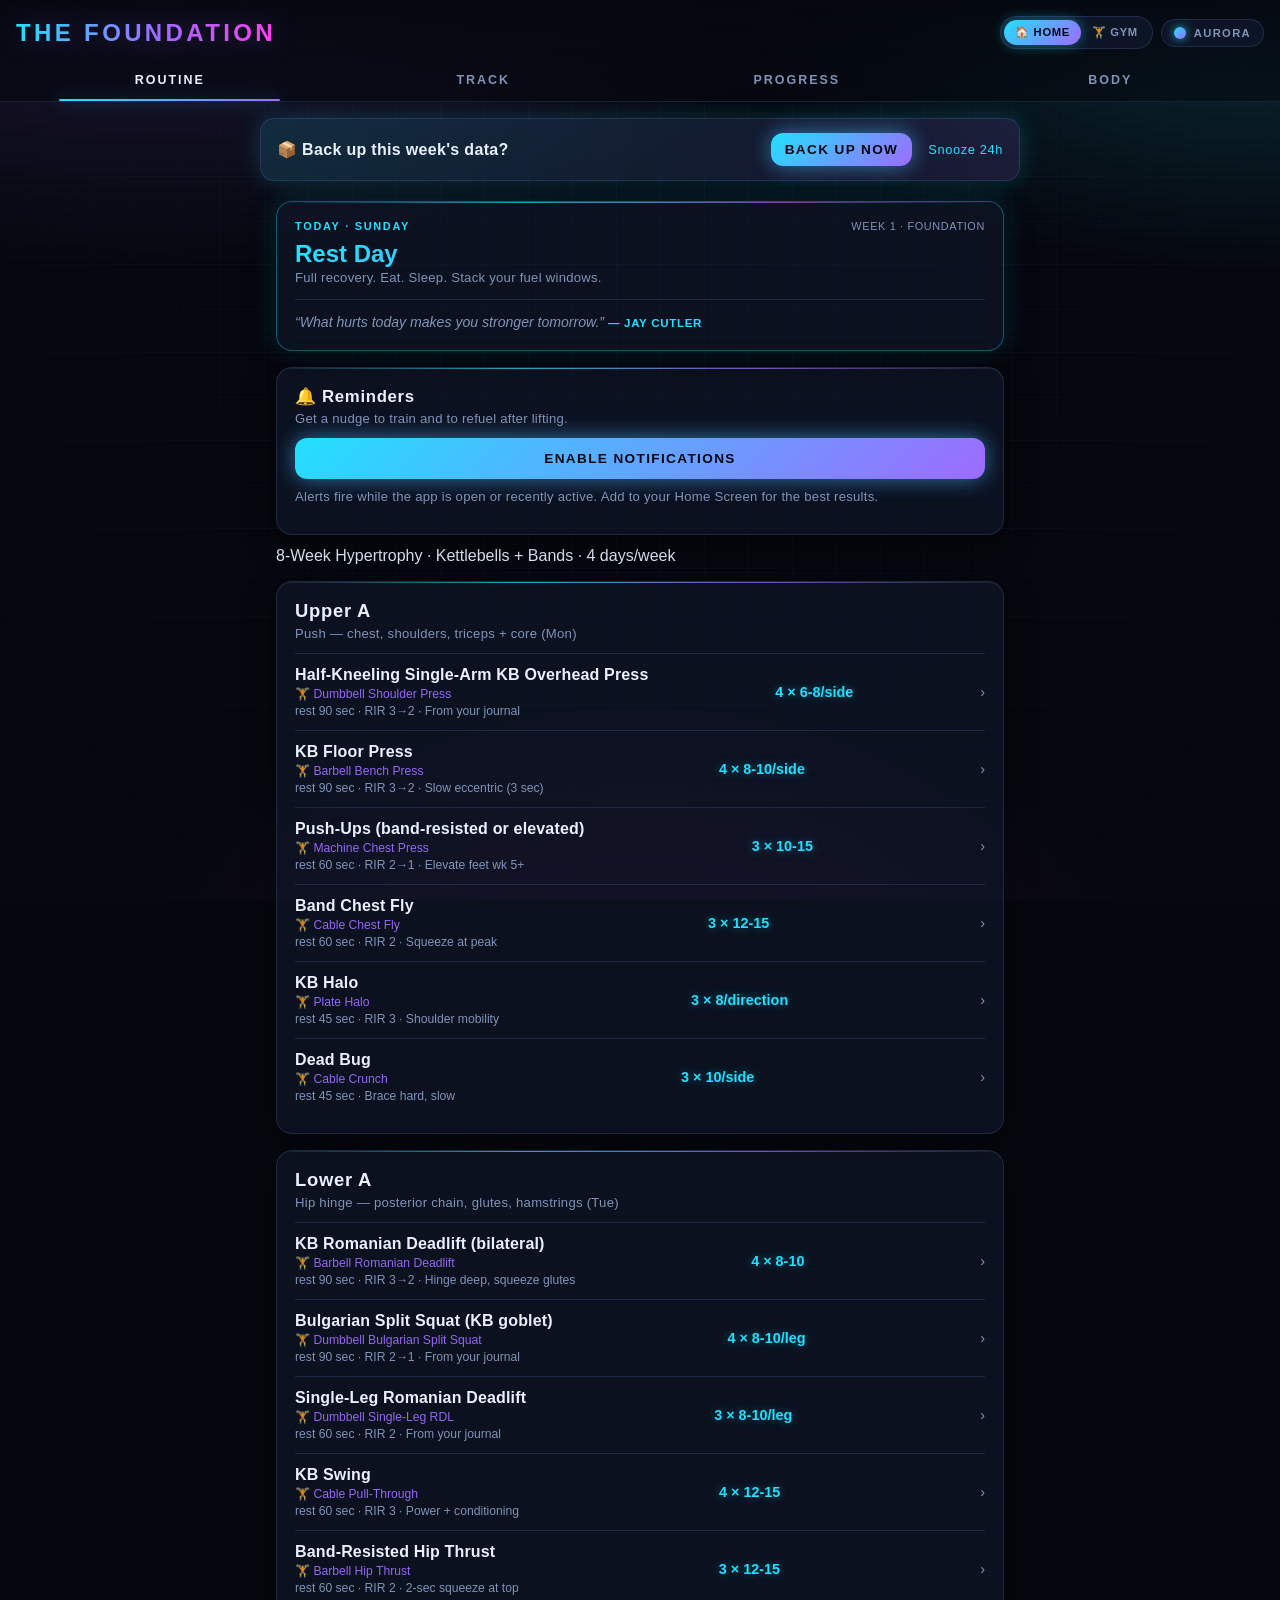
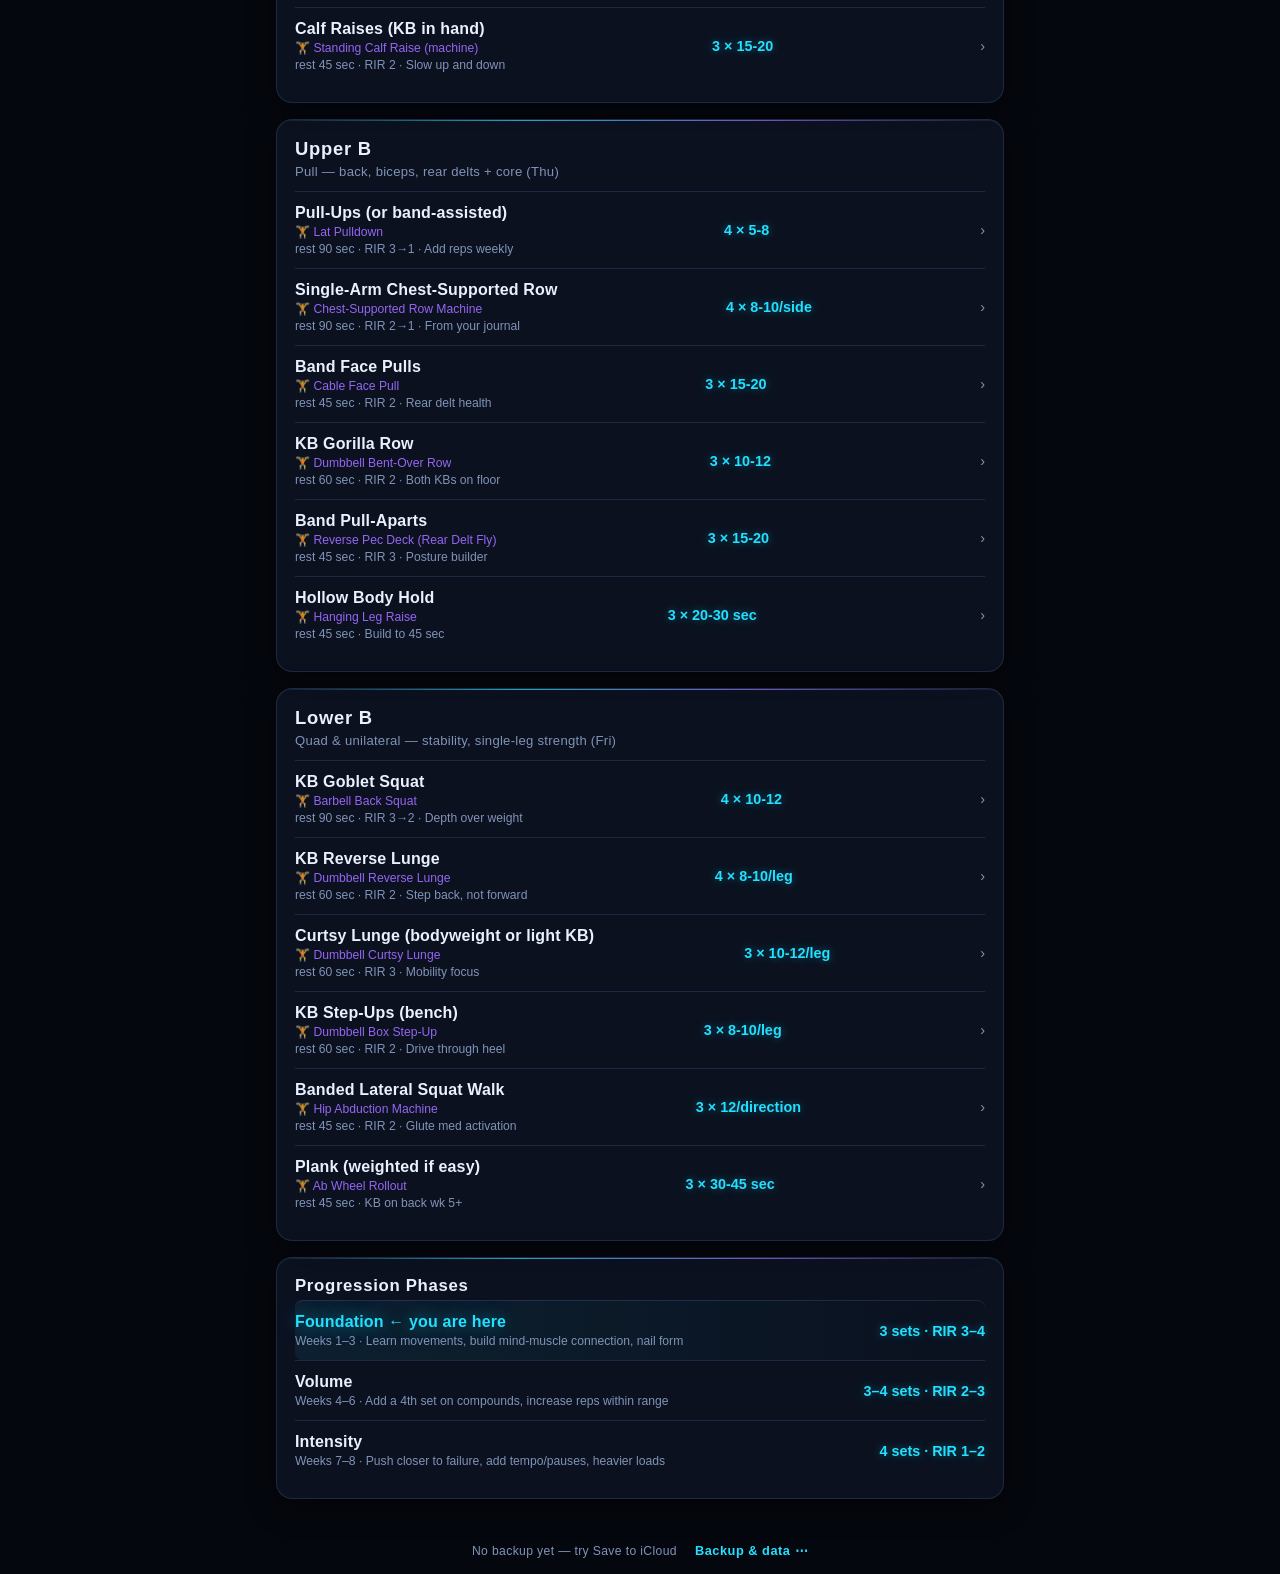
==== commit e36dc5bd: "Add Home/Gym equipment mode with a gym equivalent per exercise - Header 🏠 Home / 🏋️ Gym toggle (pers" ====
--- a/index.html
+++ b/index.html
@@ -20,9 +20,15 @@
   <header class="app-header">
     <div class="header-top">
       <h1 id="app-title">My Workout Routine</h1>
-      <button id="theme-btn" class="theme-btn" title="Change theme">
-        <span class="theme-dot"></span><span id="theme-name">Aurora</span>
-      </button>
+      <div class="header-controls">
+        <div class="equip-toggle" id="equip-toggle">
+          <button data-mode="home" class="equip-opt">🏠 Home</button>
+          <button data-mode="gym" class="equip-opt">🏋️ Gym</button>
+        </div>
+        <button id="theme-btn" class="theme-btn" title="Change theme">
+          <span class="theme-dot"></span><span id="theme-name">Aurora</span>
+        </button>
+      </div>
     </div>
     <nav class="tabs">
       <button class="tab active" data-view="routine">Routine</button>
--- a/styles.css
+++ b/styles.css
@@ -108,7 +108,21 @@
   -webkit-backdrop-filter: blur(14px);
   border-bottom: 1px solid var(--border);
 }
-.header-top { display: flex; align-items: center; justify-content: space-between; gap: 12px; margin-bottom: 12px; }
+.header-top { display: flex; align-items: center; justify-content: space-between; gap: 12px; margin-bottom: 12px; flex-wrap: wrap; }
+.header-controls { display: flex; align-items: center; gap: 8px; }
+
+/* equipment mode toggle */
+.equip-toggle { display: inline-flex; background: var(--surface-solid); border: 1px solid var(--border); border-radius: 999px; padding: 3px; }
+.equip-opt {
+  background: none; border: none; color: var(--muted); cursor: pointer; font-family: inherit;
+  font-size: 0.7rem; font-weight: 700; letter-spacing: 0.06em; text-transform: uppercase;
+  padding: 6px 11px; border-radius: 999px; transition: all 0.18s; white-space: nowrap;
+}
+.equip-opt.active { color: #04070f; background: linear-gradient(135deg, var(--cyan), var(--violet)); box-shadow: 0 0 14px rgba(var(--c1-rgb), 0.45); }
+
+/* alternate-equipment hint */
+.equip-alt { color: var(--violet) !important; opacity: 0.95; }
+.equip-alt-line { color: var(--muted); font-size: 0.82rem; margin: 2px 0 10px; letter-spacing: 0.02em; }
 
 .app-header h1 {
   margin: 0;
@@ -505,6 +519,82 @@
 }
 .video-wrap iframe { position: absolute; inset: 0; width: 100%; height: 100%; border: 0; }
 
+/* ---------- workout quote ---------- */
+.quote-card { text-align: center; border: 1px solid rgba(var(--c2-rgb), 0.28); position: relative; overflow: hidden; }
+.quote-card::after {
+  content: "\201C"; /* ❝ */
+  position: absolute; top: -18px; left: 12px;
+  font-family: Georgia, "Times New Roman", serif; font-size: 5.5rem; line-height: 1;
+  color: rgba(var(--c2-rgb), 0.16); pointer-events: none;
+}
+.quote-card .workout-quote { position: relative; z-index: 1; }
+.workout-quote { font-style: italic; line-height: 1.5; min-height: 1.6em; }
+.quote-card .workout-quote { font-size: 1.05rem; min-height: 3.2em; display: flex; flex-direction: column; justify-content: center; }
+.quote-card .wq-a {
+  display: block; margin-top: 8px; font-style: normal; font-size: 0.78rem;
+  letter-spacing: 0.08em; text-transform: uppercase; font-weight: 700;
+  background: linear-gradient(90deg, var(--cyan), var(--violet));
+  -webkit-background-clip: text; background-clip: text; color: transparent;
+}
+.today-quote .wq-a { font-style: normal; font-size: 0.72rem; letter-spacing: 0.06em; text-transform: uppercase; color: var(--cyan); font-weight: 700; }
+.focus-quote { font-style: italic; color: var(--muted); font-size: 0.92rem; line-height: 1.45; margin-bottom: 14px; }
+.focus-quote span { display: block; margin-top: 4px; font-style: normal; font-size: 0.72rem; letter-spacing: 0.06em; text-transform: uppercase; color: var(--cyan); }
+.today-quote { margin-top: 14px; padding-top: 12px; border-top: 1px solid var(--border); font-style: italic; color: var(--muted); font-size: 0.88rem; line-height: 1.45; }
+.today-quote span { font-style: normal; font-size: 0.72rem; letter-spacing: 0.06em; text-transform: uppercase; color: var(--cyan); font-weight: 700; }
+
+/* final-set hype */
+.focus-hype {
+  display: inline-block; margin-bottom: 12px; padding: 8px 16px; border-radius: 999px;
+  font-weight: 800; letter-spacing: 0.06em; text-transform: uppercase; font-size: 0.82rem; color: #04070f;
+  background: linear-gradient(135deg, var(--magenta), var(--cyan));
+  box-shadow: 0 0 22px rgba(var(--c3-rgb), 0.5);
+  animation: hypeFlash 1.1s ease-in-out infinite;
+}
+@keyframes hypeFlash {
+  0%, 100% { transform: scale(1); box-shadow: 0 0 18px rgba(var(--c3-rgb), 0.45); }
+  50% { transform: scale(1.04); box-shadow: 0 0 30px rgba(var(--c3-rgb), 0.8); }
+}
+@media (prefers-reduced-motion: reduce) { .focus-hype { animation: none; } }
+
+/* ---------- reminders card ---------- */
+.reminders-card .rem-row {
+  display: flex; align-items: center; gap: 12px;
+  padding: 12px 0; border-top: 1px solid var(--border); cursor: pointer;
+}
+.reminders-card .rem-row:first-of-type { border-top: none; }
+.rem-label { flex: 1; font-weight: 600; }
+.reminders-card input[type="checkbox"] { width: 20px; height: 20px; accent-color: rgb(var(--c1-rgb)); cursor: pointer; flex: 0 0 auto; }
+.reminders-card input[type="time"],
+.reminders-card .rem-min input {
+  background: var(--surface-solid); border: 1px solid var(--border); color: var(--text);
+  padding: 7px 10px; border-radius: 9px; font-family: inherit; font-size: 0.85rem;
+}
+.rem-min { color: var(--muted); font-size: 0.82rem; white-space: nowrap; }
+.rem-min input { width: 56px; text-align: center; }
+
+/* ---------- fuel card ---------- */
+.fuel-card { border: 1px solid rgba(var(--c3-rgb), 0.3); box-shadow: 0 8px 30px rgba(0,0,0,0.45), 0 0 22px rgba(var(--c3-rgb), 0.14); }
+.fuel-head { display: flex; align-items: center; gap: 12px; margin-bottom: 10px; }
+.fuel-emoji { font-size: 1.7rem; }
+.fuel-title { font-weight: 800; font-size: 1.05rem; letter-spacing: 0.02em; }
+.fuel-tip { color: var(--text); opacity: 0.9; font-size: 0.9rem; line-height: 1.55; margin: 0 0 12px; }
+.fuel-roll {
+  display: flex; align-items: center; gap: 10px;
+  background: rgba(var(--c3-rgb), 0.08); border: 1px solid rgba(var(--c3-rgb), 0.28);
+  border-radius: 12px; padding: 12px 14px; min-height: 46px;
+}
+.fuel-roll-label { font-size: 0.62rem; letter-spacing: 0.12em; text-transform: uppercase; font-weight: 800; color: var(--magenta); flex: 0 0 auto; }
+.fuel-idea { font-weight: 700; font-size: 0.95rem; }
+.fuel-quote { margin-top: 12px; font-style: italic; color: var(--muted); font-size: 0.88rem; line-height: 1.5; min-height: 38px; }
+.fuel-quote .fq-a { font-style: normal; font-weight: 700; color: var(--cyan); letter-spacing: 0.04em; }
+.fuel-ideas { display: flex; flex-wrap: wrap; gap: 8px; }
+.fuel-chip {
+  font-size: 0.78rem; padding: 7px 12px; border-radius: 999px; line-height: 1.2;
+  color: var(--text);
+  background: rgba(var(--c3-rgb), 0.1);
+  border: 1px solid rgba(var(--c3-rgb), 0.32);
+}
+
 /* ---------- Today card ---------- */
 .today-card { border: 1px solid rgba(var(--c1-rgb), 0.35); box-shadow: 0 8px 30px rgba(0,0,0,0.45), 0 0 26px rgba(var(--c1-rgb), 0.18); }
 .today-top { display: flex; justify-content: space-between; align-items: center; gap: 10px; margin-bottom: 8px; }
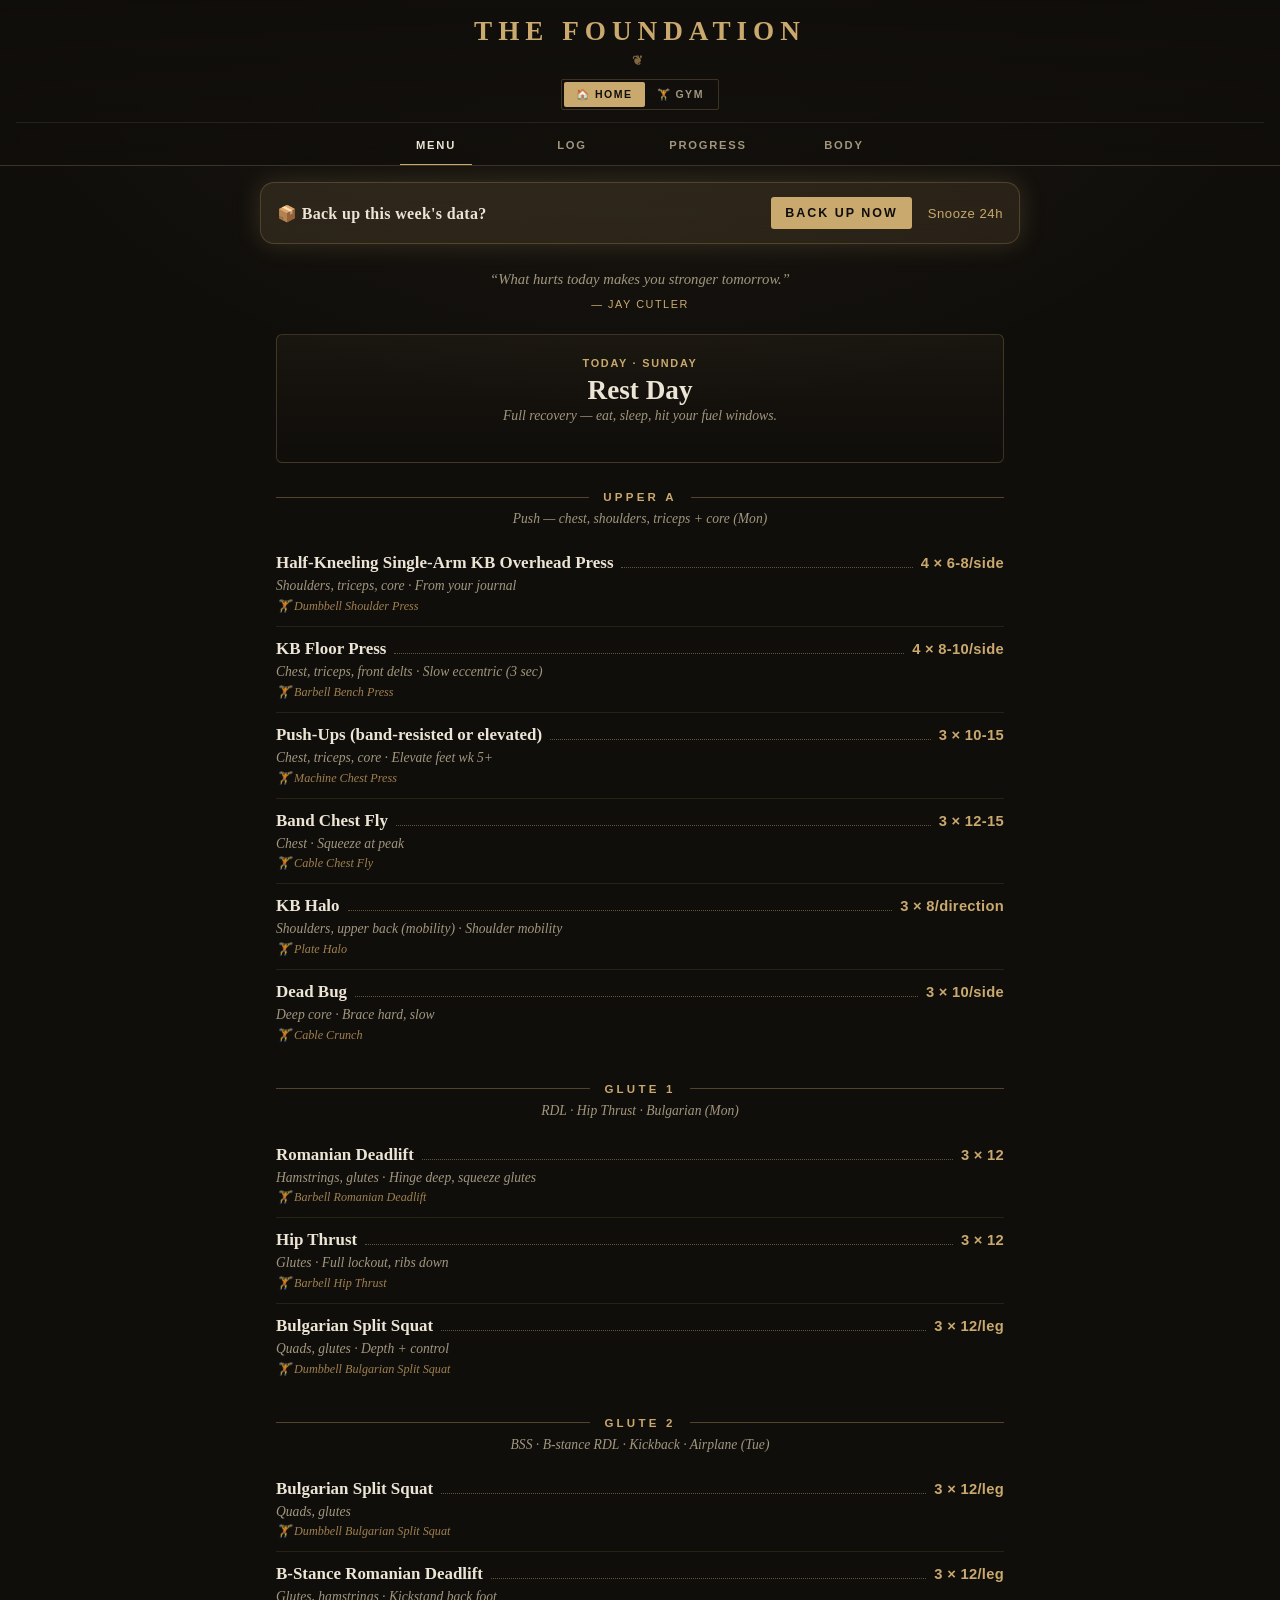
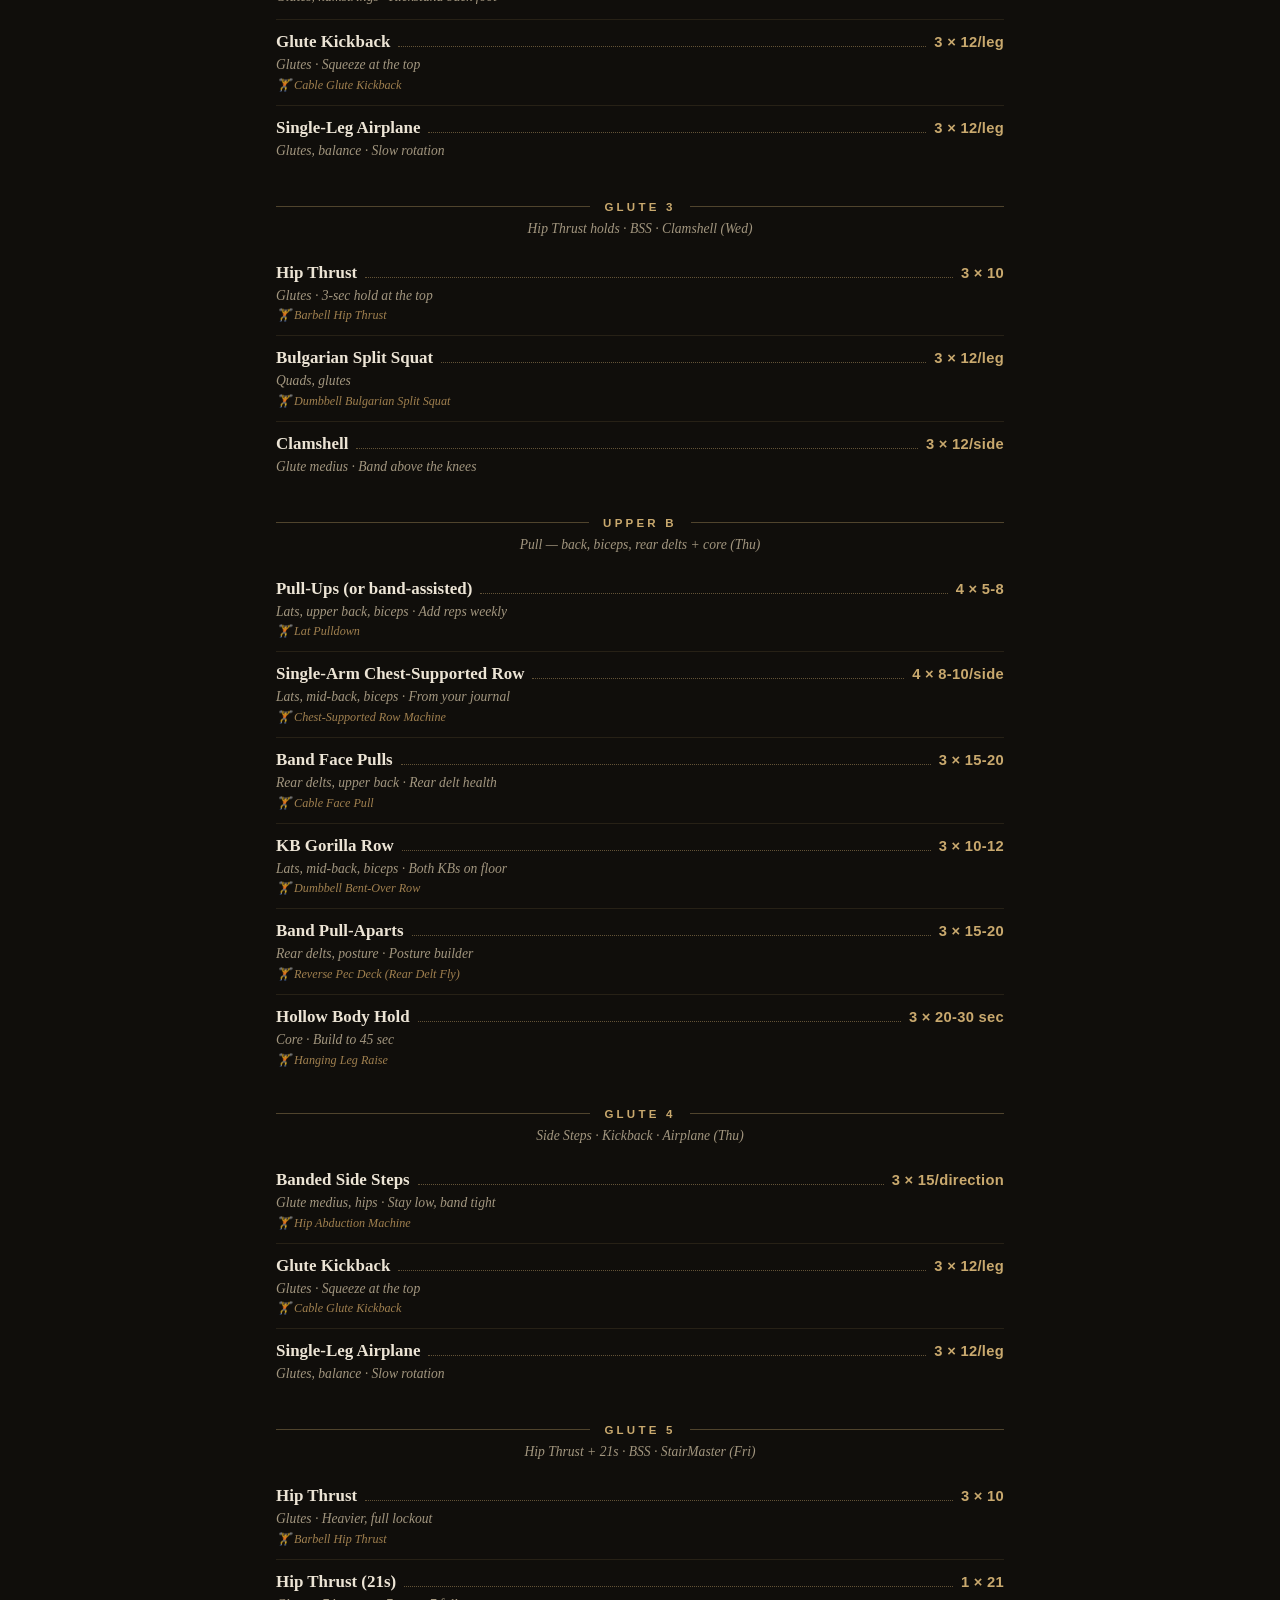
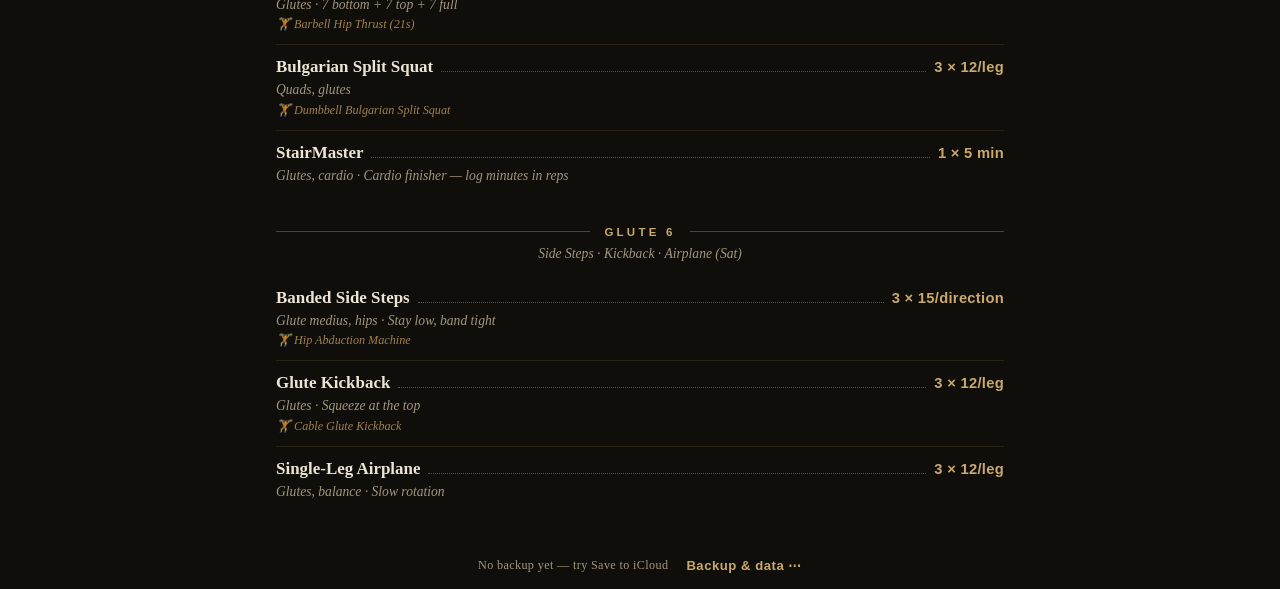
==== commit 71c80873: "Redesign UX as a dark fine-dining menu + declutter - New palette: warm charcoal, ivory, gold; elegan" ====
--- a/index.html
+++ b/index.html
@@ -15,8 +15,6 @@
   <link rel="stylesheet" href="styles.css" />
 </head>
 <body>
-  <div class="scanlines" aria-hidden="true"></div>
-
   <header class="app-header">
     <div class="header-top">
       <h1 id="app-title">My Workout Routine</h1>
@@ -25,14 +23,11 @@
           <button data-mode="home" class="equip-opt">🏠 Home</button>
           <button data-mode="gym" class="equip-opt">🏋️ Gym</button>
         </div>
-        <button id="theme-btn" class="theme-btn" title="Change theme">
-          <span class="theme-dot"></span><span id="theme-name">Aurora</span>
-        </button>
       </div>
     </div>
     <nav class="tabs">
-      <button class="tab active" data-view="routine">Routine</button>
-      <button class="tab" data-view="track">Track</button>
+      <button class="tab active" data-view="routine">Menu</button>
+      <button class="tab" data-view="track">Log</button>
       <button class="tab" data-view="progress">Progress</button>
       <button class="tab" data-view="body">Body</button>
     </nav>
--- a/styles.css
+++ b/styles.css
@@ -1,44 +1,27 @@
-/* ===== Theme palettes (RGB triplets so glows can be tinted too) ===== */
-:root, [data-theme="aurora"] {
-  --c1-rgb: 34, 224, 255;   /* primary  */
-  --c2-rgb: 157, 107, 255;  /* secondary */
-  --c3-rgb: 255, 61, 240;   /* tertiary */
-  --ok-rgb: 43, 255, 181;   /* success  */
-}
-[data-theme="solar"] {
-  --c1-rgb: 255, 159, 61;
-  --c2-rgb: 255, 77, 109;
-  --c3-rgb: 255, 214, 77;
-  --ok-rgb: 120, 255, 140;
-}
-[data-theme="matrix"] {
-  --c1-rgb: 57, 255, 134;
-  --c2-rgb: 0, 224, 160;
-  --c3-rgb: 180, 255, 80;
-  --ok-rgb: 57, 255, 134;
-}
-[data-theme="vapor"] {
-  --c1-rgb: 0, 229, 255;
-  --c2-rgb: 255, 77, 210;
-  --c3-rgb: 138, 120, 255;
-  --ok-rgb: 120, 255, 220;
-}
-
+/* ===== Dark fine-dining menu palette (charcoal · ivory · gold) ===== */
 :root {
-  --bg: #05070e;
-  --surface: rgba(18, 26, 46, 0.55);
-  --surface-solid: #0d1426;
-  --border: rgba(120, 170, 255, 0.16);
-  --text: #e9f1ff;
-  --muted: #8094b8;
+  --c1-rgb: 201, 169, 110;  /* gold (primary accent) */
+  --c2-rgb: 176, 141, 87;   /* bronze / deep gold */
+  --c3-rgb: 191, 146, 112;  /* warm clay */
+  --ok-rgb: 143, 168, 120;  /* sage (success) */
+
+  --bg: #100e0b;            /* warm near-black */
+  --surface: rgba(32, 28, 21, 0.55);
+  --surface-solid: #1b1712;
+  --border: rgba(201, 169, 110, 0.24); /* gold hairline */
+  --text: #ece4d5;         /* ivory */
+  --muted: #a2967f;        /* parchment muted */
 
   --cyan: rgb(var(--c1-rgb));
   --violet: rgb(var(--c2-rgb));
   --magenta: rgb(var(--c3-rgb));
   --green: rgb(var(--ok-rgb));
-  --glow-cyan: 0 0 18px rgba(var(--c1-rgb), 0.55);
-  --glow-violet: 0 0 18px rgba(var(--c2-rgb), 0.5);
-  --radius: 16px;
+  --glow-cyan: none;
+  --glow-violet: none;
+  --radius: 6px;
+
+  --serif: "Iowan Old Style", "Palatino Linotype", Palatino, "Book Antiqua", Georgia, "Times New Roman", serif;
+  --sans: "Optima", "Gill Sans", "Segoe UI", Helvetica, Arial, sans-serif;
 }
 
 * { box-sizing: border-box; }
@@ -46,275 +29,230 @@
 
 body {
   margin: 0;
-  font-family: "SF Mono", "JetBrains Mono", ui-monospace, "Segoe UI", Roboto, Helvetica, Arial, sans-serif;
+  font-family: var(--serif);
   color: var(--text);
   -webkit-font-smoothing: antialiased;
   position: relative;
   background:
-    radial-gradient(1200px 600px at 12% -10%, rgba(var(--c2-rgb), 0.18), transparent 60%),
-    radial-gradient(1000px 500px at 100% 0%, rgba(var(--c1-rgb), 0.16), transparent 55%),
-    radial-gradient(900px 700px at 50% 120%, rgba(var(--c3-rgb), 0.12), transparent 60%),
+    radial-gradient(1100px 760px at 50% -6%, rgba(201, 169, 110, 0.07), transparent 62%),
     var(--bg);
   background-attachment: fixed;
-  transition: background 0.6s ease;
-}
-
-/* drifting cyber-grid floor */
-body::before {
-  content: "";
-  position: fixed;
-  inset: 0;
-  z-index: 0;
-  pointer-events: none;
-  background-image:
-    linear-gradient(rgba(120, 170, 255, 0.05) 1px, transparent 1px),
-    linear-gradient(90deg, rgba(120, 170, 255, 0.05) 1px, transparent 1px);
-  background-size: 44px 44px;
-  mask-image: radial-gradient(circle at 50% 30%, black, transparent 85%);
-  animation: drift 22s linear infinite;
-}
-@keyframes drift {
-  from { background-position: 0 0, 0 0; }
-  to   { background-position: 44px 88px, 88px 44px; }
-}
-
-/* subtle moving scanline shimmer */
-.scanlines {
-  position: fixed;
-  inset: 0;
-  z-index: 2;
-  pointer-events: none;
-  background: linear-gradient(rgba(var(--c1-rgb), 0.05), transparent 12%);
-  background-size: 100% 8px;
-  mix-blend-mode: screen;
-  opacity: 0.35;
-  animation: scan 8s linear infinite;
-}
-@keyframes scan {
-  from { background-position: 0 -100vh; }
-  to   { background-position: 0 100vh; }
-}
+}
+
+.scanlines { display: none; } /* removed for a calm fine-dining look */
 
 main, .app-header, .app-footer { position: relative; z-index: 1; }
 
-/* ---------- header ---------- */
+/* ---------- header (restaurant masthead) ---------- */
 .app-header {
   position: sticky;
   top: 0;
   z-index: 10;
   padding: 16px 16px 0;
-  background: linear-gradient(180deg, rgba(5, 7, 14, 0.92), rgba(5, 7, 14, 0.55));
-  backdrop-filter: blur(14px);
-  -webkit-backdrop-filter: blur(14px);
+  text-align: center;
+  background: linear-gradient(180deg, rgba(16, 14, 11, 0.96), rgba(16, 14, 11, 0.7));
+  backdrop-filter: blur(10px);
+  -webkit-backdrop-filter: blur(10px);
   border-bottom: 1px solid var(--border);
 }
-.header-top { display: flex; align-items: center; justify-content: space-between; gap: 12px; margin-bottom: 12px; flex-wrap: wrap; }
-.header-controls { display: flex; align-items: center; gap: 8px; }
+.header-top { display: flex; flex-direction: column; align-items: center; gap: 10px; margin-bottom: 12px; }
+.header-controls { display: flex; align-items: center; gap: 10px; justify-content: center; }
 
 /* equipment mode toggle */
-.equip-toggle { display: inline-flex; background: var(--surface-solid); border: 1px solid var(--border); border-radius: 999px; padding: 3px; }
+.equip-toggle { display: inline-flex; border: 1px solid var(--border); border-radius: 2px; padding: 2px; }
 .equip-opt {
-  background: none; border: none; color: var(--muted); cursor: pointer; font-family: inherit;
-  font-size: 0.7rem; font-weight: 700; letter-spacing: 0.06em; text-transform: uppercase;
-  padding: 6px 11px; border-radius: 999px; transition: all 0.18s; white-space: nowrap;
-}
-.equip-opt.active { color: #04070f; background: linear-gradient(135deg, var(--cyan), var(--violet)); box-shadow: 0 0 14px rgba(var(--c1-rgb), 0.45); }
+  background: none; border: none; color: var(--muted); cursor: pointer; font-family: var(--sans);
+  font-size: 0.66rem; font-weight: 600; letter-spacing: 0.14em; text-transform: uppercase;
+  padding: 6px 12px; border-radius: 2px; transition: all 0.18s; white-space: nowrap;
+}
+.equip-opt.active { color: var(--bg); background: var(--cyan); }
 
 /* alternate-equipment hint */
-.equip-alt { color: var(--violet) !important; opacity: 0.95; }
-.equip-alt-line { color: var(--muted); font-size: 0.82rem; margin: 2px 0 10px; letter-spacing: 0.02em; }
+.equip-alt { color: var(--c2-rgb) !important; color: var(--violet) !important; font-style: italic; opacity: 0.9; }
+.equip-tag { font-size: 0.62rem; font-weight: 600; letter-spacing: 0.1em; text-transform: uppercase; font-family: var(--sans); color: var(--cyan); border: 1px solid rgba(var(--c1-rgb), 0.4); border-radius: 2px; padding: 1px 6px; margin-left: 6px; white-space: nowrap; }
+.equip-alt-line { color: var(--muted); font-size: 0.85rem; font-style: italic; margin: 2px 0 12px; }
 
 .app-header h1 {
   margin: 0;
-  font-size: 1.5rem;
-  font-weight: 800;
-  letter-spacing: 0.14em;
+  font-family: var(--serif);
+  font-size: 1.7rem;
+  font-weight: 600;
+  letter-spacing: 0.22em;
   text-transform: uppercase;
-  background: linear-gradient(90deg, var(--cyan), var(--violet) 55%, var(--magenta));
-  -webkit-background-clip: text;
-  background-clip: text;
-  color: transparent;
-  filter: drop-shadow(0 0 14px rgba(var(--c2-rgb), 0.35));
-}
-
-.theme-btn {
-  display: inline-flex;
-  align-items: center;
-  gap: 8px;
-  background: var(--surface-solid);
-  border: 1px solid var(--border);
-  color: var(--muted);
-  padding: 7px 12px;
-  border-radius: 999px;
-  font-size: 0.7rem;
-  font-weight: 700;
-  letter-spacing: 0.12em;
-  text-transform: uppercase;
-  font-family: inherit;
-  cursor: pointer;
-  transition: all 0.2s;
-}
-.theme-btn:hover { color: var(--text); border-color: rgba(var(--c1-rgb), 0.5); }
-.theme-dot {
-  width: 12px; height: 12px; border-radius: 50%;
-  background: linear-gradient(135deg, var(--cyan), var(--violet));
-  box-shadow: 0 0 10px rgba(var(--c1-rgb), 0.8);
-}
-
-.tabs { display: flex; gap: 6px; }
+  color: var(--cyan);
+}
+.app-header h1::after {
+  content: "❦";
+  display: block;
+  font-size: 0.8rem;
+  color: var(--c2-rgb);
+  color: var(--violet);
+  margin-top: 6px;
+  opacity: 0.7;
+}
+
+.tabs { display: flex; gap: 6px; justify-content: center; border-top: 1px solid rgba(201, 169, 110, 0.12); padding-top: 4px; }
 .tab {
   flex: 1;
+  max-width: 130px;
   background: none;
   border: none;
   color: var(--muted);
   padding: 12px 8px 14px;
+  font-family: var(--sans);
+  font-size: 0.7rem;
+  font-weight: 600;
+  letter-spacing: 0.16em;
+  text-transform: uppercase;
+  cursor: pointer;
+  position: relative;
+  transition: color 0.2s;
+}
+.tab::after {
+  content: "";
+  position: absolute;
+  left: 22%; right: 22%; bottom: 0;
+  height: 1px;
+  background: var(--cyan);
+  transform: scaleX(0);
+  transition: transform 0.25s ease;
+  box-shadow: var(--glow-cyan);
+}
+.tab:hover { color: var(--text); }
+.tab.active { color: var(--text); }
+.tab.active::after { transform: scaleX(1); }
+
+main { max-width: 760px; margin: 0 auto; padding: 20px 16px 0; }
+
+.view { display: none; }
+.view.active { display: block; animation: fadeUp 0.4s ease both; }
+@keyframes fadeUp {
+  from { opacity: 0; transform: translateY(8px); }
+  to   { opacity: 1; transform: translateY(0); }
+}
+
+/* ---------- cards (menu panels) ---------- */
+.card {
+  background: var(--surface);
+  border: 1px solid var(--border);
+  border-radius: var(--radius);
+  padding: 18px 20px;
+  margin-bottom: 18px;
+  position: relative;
+}
+.card h2 { margin: 0 0 4px; font-family: var(--serif); font-size: 1.2rem; font-weight: 600; letter-spacing: 0.02em; }
+.card .focus { color: var(--muted); font-size: 0.86rem; font-style: italic; margin: 0 0 12px; }
+
+/* ---------- restaurant menu ---------- */
+/* course (day) heading: centred small-caps with flanking gold rules */
+.course-title {
+  display: flex; align-items: center; gap: 14px;
+  margin: 28px 0 14px; text-align: center;
+}
+.course-title::before, .course-title::after {
+  content: ""; flex: 1; height: 1px; background: rgba(201, 169, 110, 0.35);
+}
+.course-title span {
+  font-family: var(--sans); font-size: 0.72rem; font-weight: 600;
+  letter-spacing: 0.28em; text-transform: uppercase; color: var(--cyan);
+}
+.course-sub { text-align: center; color: var(--muted); font-style: italic; font-size: 0.85rem; margin: -6px 0 14px; }
+
+/* menu item: name … price (sets×reps) with dotted leader */
+.menu-item { padding: 12px 0; cursor: pointer; }
+.menu-item + .menu-item { border-top: 1px solid rgba(201, 169, 110, 0.12); }
+.mi-head { display: flex; align-items: baseline; }
+.mi-name { font-family: var(--serif); font-size: 1.06rem; font-weight: 600; color: var(--text); flex: 0 1 auto; transition: color 0.18s; }
+.mi-leader { flex: 1 1 auto; margin: 0 8px 5px; border-bottom: 1.5px dotted rgba(201, 169, 110, 0.45); min-width: 18px; }
+.mi-price { flex: 0 0 auto; font-family: var(--sans); font-size: 0.92rem; font-weight: 600; color: var(--cyan); letter-spacing: 0.02em; white-space: nowrap; }
+.mi-desc { color: var(--muted); font-size: 0.85rem; font-style: italic; margin-top: 3px; line-height: 1.45; }
+.mi-alt { font-size: 0.76rem; font-style: italic; color: var(--violet); margin-top: 3px; opacity: 0.9; }
+.menu-item:hover .mi-name { color: var(--cyan); }
+
+/* menu epigraph + today's "begin" block */
+.menu-quote { text-align: center; font-style: italic; color: var(--muted); font-size: 0.92rem; line-height: 1.5; margin: 4px 0 22px; }
+.menu-quote .wq-a { display: block; margin-top: 6px; font-style: normal; font-family: var(--sans); font-size: 0.68rem; letter-spacing: 0.14em; text-transform: uppercase; color: var(--cyan); }
+.today-begin {
+  text-align: center; padding: 22px 18px; margin-bottom: 8px;
+  border: 1px solid var(--border); border-radius: var(--radius);
+  background: linear-gradient(180deg, rgba(201,169,110,0.05), transparent);
+}
+.today-label { font-family: var(--sans); font-size: 0.66rem; letter-spacing: 0.22em; text-transform: uppercase; color: var(--cyan); }
+.today-course { font-family: var(--serif); font-size: 1.7rem; font-weight: 600; margin: 6px 0 2px; }
+.today-focus { color: var(--muted); font-style: italic; font-size: 0.86rem; margin-bottom: 16px; }
+.today-start { min-width: 220px; }
+
+/* keep legacy .exercise-row usable (progress phase rows etc.) */
+.exercise-row { display: flex; justify-content: space-between; align-items: center; gap: 10px; padding: 12px 0; border-top: 1px solid var(--border); }
+.exercise-row .left { display: flex; align-items: baseline; gap: 8px; min-width: 0; }
+.exercise-row .name { font-family: var(--serif); font-weight: 600; }
+.exercise-row .scheme { color: var(--cyan); font-family: var(--sans); font-size: 0.9rem; white-space: nowrap; font-weight: 600; }
+.exercise-row .note { color: var(--muted); font-size: 0.78rem; font-style: italic; display: block; margin-top: 3px; }
+.exercise-row .chev { color: var(--muted); font-size: 0.9rem; flex: 0 0 auto; }
+
+/* ---------- buttons ---------- */
+.btn {
+  background: var(--cyan);
+  color: var(--bg);
+  border: none;
+  border-radius: 3px;
+  padding: 14px 20px;
+  font-family: var(--sans);
   font-size: 0.78rem;
   font-weight: 700;
   letter-spacing: 0.16em;
   text-transform: uppercase;
   cursor: pointer;
-  position: relative;
-  font-family: inherit;
-  transition: color 0.2s;
-}
-.tab::after {
-  content: "";
-  position: absolute;
-  left: 14%; right: 14%; bottom: 0;
-  height: 2px;
+  transition: filter 0.18s, transform 0.12s;
+}
+.btn:hover { filter: brightness(1.08); }
+.btn:active { transform: translateY(1px); }
+.btn.secondary { background: transparent; color: var(--cyan); border: 1px solid var(--cyan); }
+.btn.full { width: 100%; }
+.btn-row { display: flex; gap: 8px; margin-top: 8px; }
+
+.link-btn {
+  background: none; border: none; color: var(--cyan); cursor: pointer;
+  font-size: 0.82rem; padding: 0; letter-spacing: 0.04em; font-family: var(--sans);
+  transition: opacity 0.2s;
+}
+.link-btn:hover { opacity: 0.75; }
+
+/* ---------- day picker ---------- */
+.day-picker { display: flex; flex-wrap: wrap; gap: 8px; margin-bottom: 18px; justify-content: center; }
+.day-chip {
+  background: transparent;
+  border: 1px solid var(--border);
+  color: var(--muted);
+  padding: 8px 15px;
   border-radius: 2px;
-  background: linear-gradient(90deg, var(--cyan), var(--violet));
-  transform: scaleX(0);
-  transition: transform 0.25s ease;
-  box-shadow: var(--glow-cyan);
-}
-.tab:hover { color: var(--text); }
-.tab.active { color: var(--text); }
-.tab.active::after { transform: scaleX(1); }
-
-main { max-width: 760px; margin: 0 auto; padding: 20px 16px 0; }
-
-.view { display: none; }
-.view.active { display: block; animation: fadeUp 0.4s ease both; }
-@keyframes fadeUp {
-  from { opacity: 0; transform: translateY(8px); }
-  to   { opacity: 1; transform: translateY(0); }
-}
-
-/* ---------- cards ---------- */
-.card {
-  background: var(--surface);
-  border: 1px solid var(--border);
-  border-radius: var(--radius);
-  padding: 18px;
-  margin-bottom: 16px;
-  backdrop-filter: blur(12px);
-  -webkit-backdrop-filter: blur(12px);
-  position: relative;
-  overflow: hidden;
-  box-shadow: 0 8px 30px rgba(0, 0, 0, 0.45), inset 0 1px 0 rgba(255, 255, 255, 0.04);
-}
-.card::before {
-  content: "";
-  position: absolute;
-  top: 0; left: 0; right: 0;
-  height: 1px;
-  background: linear-gradient(90deg, transparent, var(--cyan), var(--violet), transparent);
-  opacity: 0.7;
-}
-.card h2 { margin: 0 0 4px; font-size: 1.15rem; letter-spacing: 0.04em; }
-.card .focus { color: var(--muted); font-size: 0.82rem; margin: 0 0 12px; letter-spacing: 0.02em; }
-
-/* exercise rows are interactive */
-.exercise-row {
-  display: flex;
-  justify-content: space-between;
-  align-items: center;
-  gap: 10px;
-  padding: 12px 0;
-  border-top: 1px solid var(--border);
-  transition: padding-left 0.18s ease;
-}
-.exercise-row.clickable { cursor: pointer; }
-.exercise-row.clickable:hover { padding-left: 8px; }
-.exercise-row.clickable:hover .name { color: var(--cyan); text-shadow: var(--glow-cyan); }
-.exercise-row .left { display: flex; align-items: baseline; gap: 8px; min-width: 0; }
-.exercise-row .name { font-weight: 700; letter-spacing: 0.01em; transition: color 0.18s, text-shadow 0.18s; }
-.exercise-row .scheme {
-  color: var(--cyan);
-  font-size: 0.9rem;
-  white-space: nowrap;
-  font-weight: 700;
-  text-shadow: 0 0 10px rgba(var(--c1-rgb), 0.4);
-}
-.exercise-row .note { color: var(--muted); font-size: 0.76rem; display: block; margin-top: 3px; }
-.exercise-row .chev { color: var(--muted); font-size: 0.9rem; flex: 0 0 auto; }
-.exercise-row.clickable:hover .chev { color: var(--cyan); }
-
-/* ---------- buttons ---------- */
-.btn {
-  background: linear-gradient(135deg, var(--cyan), var(--violet));
-  color: #04070f;
-  border: none;
-  border-radius: 12px;
-  padding: 13px 18px;
-  font-size: 0.85rem;
-  font-weight: 800;
+  cursor: pointer;
+  font-family: var(--sans);
+  font-weight: 600;
+  font-size: 0.72rem;
   letter-spacing: 0.1em;
   text-transform: uppercase;
-  cursor: pointer;
-  font-family: inherit;
-  box-shadow: 0 0 22px rgba(var(--c1-rgb), 0.4), 0 0 22px rgba(var(--c2-rgb), 0.25);
-  transition: transform 0.12s ease, box-shadow 0.2s ease, filter 0.2s;
-}
-.btn:hover { transform: translateY(-1px); filter: brightness(1.08); box-shadow: 0 0 30px rgba(var(--c1-rgb), 0.6), 0 0 30px rgba(var(--c2-rgb), 0.4); }
-.btn:active { transform: translateY(0); }
-.btn.secondary { background: var(--surface-solid); color: var(--text); border: 1px solid var(--border); box-shadow: none; }
-.btn.full { width: 100%; }
-.btn-row { display: flex; gap: 8px; margin-top: 8px; }
-
-.link-btn {
-  background: none; border: none; color: var(--cyan); cursor: pointer;
-  font-size: 0.8rem; padding: 0; letter-spacing: 0.05em; font-family: inherit;
-  transition: text-shadow 0.2s;
-}
-.link-btn:hover { text-shadow: var(--glow-cyan); }
-
-/* ---------- day picker ---------- */
-.day-picker { display: flex; flex-wrap: wrap; gap: 10px; margin-bottom: 18px; }
-.day-chip {
-  background: var(--surface-solid);
-  border: 1px solid var(--border);
-  color: var(--muted);
-  padding: 9px 16px;
-  border-radius: 999px;
-  cursor: pointer;
-  font-weight: 700;
-  font-size: 0.82rem;
-  letter-spacing: 0.06em;
-  text-transform: uppercase;
-  font-family: inherit;
   transition: all 0.2s;
 }
-.day-chip:hover { color: var(--text); border-color: rgba(var(--c1-rgb), 0.5); }
-.day-chip.active {
-  color: #04070f;
-  background: linear-gradient(135deg, var(--cyan), var(--violet));
-  border-color: transparent;
-  box-shadow: 0 0 18px rgba(var(--c1-rgb), 0.5);
-}
-
-/* day completion bar (interactive) */
+.day-chip:hover { color: var(--text); border-color: rgba(var(--c1-rgb), 0.6); }
+.day-chip.active { color: var(--bg); background: var(--cyan); border-color: var(--cyan); }
+
+/* condensed week card */
+.week-card { padding: 14px 18px; }
+.week-row { display: flex; align-items: center; justify-content: space-between; gap: 12px; }
+.week-label { font-family: var(--sans); font-size: 0.7rem; letter-spacing: 0.14em; text-transform: uppercase; color: var(--cyan); }
+
+/* day completion bar */
 .day-progress-wrap { margin: -4px 0 16px; }
-.day-progress-label { color: var(--muted); font-size: 0.7rem; letter-spacing: 0.1em; text-transform: uppercase; margin-bottom: 6px; display: flex; justify-content: space-between; }
-.day-progress-track { height: 8px; border-radius: 999px; background: var(--surface-solid); border: 1px solid var(--border); overflow: hidden; }
-.day-progress-fill { height: 100%; width: 0%; border-radius: 999px; background: linear-gradient(90deg, var(--cyan), var(--violet), var(--magenta)); box-shadow: 0 0 14px rgba(var(--c1-rgb), 0.6); transition: width 0.4s ease; }
+.day-progress-label { color: var(--muted); font-family: var(--sans); font-size: 0.68rem; letter-spacing: 0.12em; text-transform: uppercase; margin-bottom: 6px; display: flex; justify-content: space-between; }
+.day-progress-track { height: 3px; background: var(--surface-solid); border: none; overflow: hidden; }
+.day-progress-fill { height: 100%; width: 0%; background: var(--cyan); transition: width 0.4s ease; }
 
 /* ---------- set logging ---------- */
 .set-grid { display: grid; grid-template-columns: 30px 1fr 1fr 44px; gap: 10px; align-items: center; margin: 8px 0; }
 .set-grid .set-num { color: var(--muted); text-align: center; font-size: 0.85rem; font-weight: 700; }
 .set-grid input {
-  background: rgba(5, 9, 20, 0.7);
+  background: rgba(12, 10, 7, 0.6);
   border: 1px solid var(--border);
   border-radius: 9px;
   color: var(--text);
@@ -329,13 +267,13 @@
 .set-grid .check {
   width: 32px; height: 32px; border-radius: 9px;
   border: 1px solid var(--border);
-  background: rgba(5, 9, 20, 0.7);
+  background: rgba(12, 10, 7, 0.6);
   cursor: pointer; color: var(--muted); font-weight: 800;
   transition: all 0.18s;
 }
 .set-grid .check.done {
   background: linear-gradient(135deg, var(--green), var(--cyan));
-  border-color: transparent; color: #04070f;
+  border-color: transparent; color: #100e0b;
   box-shadow: 0 0 16px rgba(var(--ok-rgb), 0.55);
 }
 .set-head { display: grid; grid-template-columns: 30px 1fr 1fr 44px; gap: 10px; color: var(--muted); font-size: 0.68rem; text-transform: uppercase; letter-spacing: 0.12em; margin-bottom: 4px; }
@@ -390,7 +328,7 @@
 .toast {
   position: fixed; bottom: 26px; left: 50%;
   transform: translateX(-50%) translateY(10px);
-  background: rgba(8, 14, 28, 0.9);
+  background: rgba(24, 20, 14, 0.95);
   border: 1px solid rgba(var(--ok-rgb), 0.6);
   color: var(--green);
   padding: 12px 22px; border-radius: 999px; font-weight: 700;
@@ -404,12 +342,12 @@
 /* ---------- exercise detail modal ---------- */
 .modal-root { position: fixed; inset: 0; z-index: 70; display: flex; align-items: flex-end; justify-content: center; }
 .modal-root[hidden] { display: none; }
-.modal-backdrop { position: absolute; inset: 0; background: rgba(2, 4, 10, 0.7); backdrop-filter: blur(6px); -webkit-backdrop-filter: blur(6px); animation: fadeIn 0.25s ease; }
+.modal-backdrop { position: absolute; inset: 0; background: rgba(8, 6, 4, 0.72); backdrop-filter: blur(6px); -webkit-backdrop-filter: blur(6px); animation: fadeIn 0.25s ease; }
 @keyframes fadeIn { from { opacity: 0; } to { opacity: 1; } }
 .modal {
   position: relative; width: 100%; max-width: 620px;
   max-height: 88vh; overflow-y: auto;
-  background: linear-gradient(180deg, rgba(16, 24, 44, 0.96), rgba(10, 15, 29, 0.98));
+  background: linear-gradient(180deg, rgba(30, 26, 19, 0.98), rgba(20, 17, 12, 0.99));
   border: 1px solid var(--border);
   border-top: 2px solid transparent;
   border-radius: 22px 22px 0 0;
@@ -439,7 +377,7 @@
 }
 
 .meta-grid { display: grid; grid-template-columns: repeat(3, 1fr); gap: 10px; margin-bottom: 18px; }
-.meta-box { background: rgba(5, 9, 20, 0.6); border: 1px solid var(--border); border-radius: 12px; padding: 12px; text-align: center; }
+.meta-box { background: rgba(12, 10, 7, 0.5); border: 1px solid var(--border); border-radius: 12px; padding: 12px; text-align: center; }
 .meta-box .v { font-size: 1.05rem; font-weight: 800; color: var(--text); }
 .meta-box .l { color: var(--muted); font-size: 0.64rem; text-transform: uppercase; letter-spacing: 0.1em; margin-top: 3px; }
 
@@ -452,7 +390,7 @@
   counter-increment: cue; content: counter(cue);
   position: absolute; left: 0; top: 9px;
   width: 26px; height: 26px; border-radius: 8px;
-  display: grid; place-items: center; font-size: 0.78rem; font-weight: 800; color: #04070f;
+  display: grid; place-items: center; font-size: 0.78rem; font-weight: 800; color: #100e0b;
   background: linear-gradient(135deg, var(--cyan), var(--violet));
   box-shadow: 0 0 12px rgba(var(--c1-rgb), 0.5);
 }
@@ -473,7 +411,7 @@
 .rest-timer {
   position: fixed; left: 50%; bottom: 22px; transform: translateX(-50%) translateY(0);
   z-index: 55; width: min(420px, calc(100% - 24px));
-  background: rgba(8, 14, 28, 0.92);
+  background: rgba(24, 20, 14, 0.95);
   border: 1px solid var(--border);
   border-radius: 18px; padding: 14px 16px;
   display: flex; align-items: center; gap: 16px;
@@ -498,7 +436,7 @@
   transition: all 0.15s;
 }
 .rest-controls button:hover { border-color: rgba(var(--c1-rgb), 0.6); color: var(--cyan); }
-.rest-controls .skip { background: linear-gradient(135deg, var(--cyan), var(--violet)); color: #04070f; border: none; }
+.rest-controls .skip { background: linear-gradient(135deg, var(--cyan), var(--violet)); color: #100e0b; border: none; }
 
 @media (max-width: 420px) {
   .meta-grid { grid-template-columns: repeat(3, 1fr); }
@@ -545,7 +483,7 @@
 /* final-set hype */
 .focus-hype {
   display: inline-block; margin-bottom: 12px; padding: 8px 16px; border-radius: 999px;
-  font-weight: 800; letter-spacing: 0.06em; text-transform: uppercase; font-size: 0.82rem; color: #04070f;
+  font-weight: 800; letter-spacing: 0.06em; text-transform: uppercase; font-size: 0.82rem; color: #100e0b;
   background: linear-gradient(135deg, var(--magenta), var(--cyan));
   box-shadow: 0 0 22px rgba(var(--c3-rgb), 0.5);
   animation: hypeFlash 1.1s ease-in-out infinite;
@@ -620,14 +558,14 @@
 .energy-row { display: flex; gap: 8px; margin: 8px 0 12px; }
 .energy-btn {
   flex: 1; font-size: 1.4rem; padding: 8px 0; border-radius: 10px;
-  background: rgba(5, 9, 20, 0.7); border: 1px solid var(--border); cursor: pointer;
+  background: rgba(12, 10, 7, 0.6); border: 1px solid var(--border); cursor: pointer;
   filter: grayscale(0.7) opacity(0.6); transition: all 0.15s;
 }
 .energy-btn:hover { filter: grayscale(0) opacity(1); }
 .energy-btn.sel { filter: grayscale(0) opacity(1); border-color: var(--cyan); box-shadow: 0 0 14px rgba(var(--c1-rgb), 0.5); transform: translateY(-2px); }
 .session-note {
   width: 100%; min-height: 70px; resize: vertical;
-  background: rgba(5, 9, 20, 0.7); border: 1px solid var(--border); border-radius: 10px;
+  background: rgba(12, 10, 7, 0.6); border: 1px solid var(--border); border-radius: 10px;
   color: var(--text); padding: 12px; font-family: inherit; font-size: 0.92rem; line-height: 1.5;
 }
 .session-note:focus { outline: none; border-color: var(--cyan); box-shadow: var(--glow-cyan); }
@@ -639,14 +577,14 @@
 /* ---------- body tab ---------- */
 .body-input-row { display: flex; gap: 10px; }
 .body-input-row #bw-input {
-  flex: 1; background: rgba(5, 9, 20, 0.7); border: 1px solid var(--border); border-radius: 10px;
+  flex: 1; background: rgba(12, 10, 7, 0.6); border: 1px solid var(--border); border-radius: 10px;
   color: var(--text); padding: 13px; font-size: 1.1rem; font-family: inherit;
 }
 .body-input-row #bw-input:focus { outline: none; border-color: var(--cyan); box-shadow: var(--glow-cyan); }
 .meas-row { display: grid; grid-template-columns: repeat(4, 1fr); gap: 8px; }
 .meas-row label { display: flex; flex-direction: column; gap: 5px; color: var(--muted); font-size: 0.64rem; text-transform: uppercase; letter-spacing: 0.08em; font-weight: 700; }
 .meas-row input {
-  background: rgba(5, 9, 20, 0.7); border: 1px solid var(--border); border-radius: 9px;
+  background: rgba(12, 10, 7, 0.6); border: 1px solid var(--border); border-radius: 9px;
   color: var(--text); padding: 9px; font-family: inherit; font-size: 0.95rem; text-align: center; width: 100%;
 }
 .meas-row input:focus { outline: none; border-color: var(--cyan); box-shadow: var(--glow-cyan); }
@@ -679,7 +617,7 @@
 .cal-cell {
   aspect-ratio: 1 / 1;
   border-radius: 6px;
-  background: rgba(5, 9, 20, 0.6);
+  background: rgba(12, 10, 7, 0.5);
   border: 1px solid var(--border);
   transition: transform 0.15s;
 }
@@ -766,7 +704,7 @@
 .focus-inputs label { flex: 1; display: flex; flex-direction: column; gap: 6px; color: var(--muted); font-size: 0.68rem; text-transform: uppercase; letter-spacing: 0.1em; font-weight: 700; }
 .focus-inputs input {
   font-size: 1.5rem; padding: 16px; text-align: center; font-family: inherit;
-  background: rgba(5, 9, 20, 0.7); border: 1px solid var(--border); border-radius: 12px; color: var(--text);
+  background: rgba(12, 10, 7, 0.6); border: 1px solid var(--border); border-radius: 12px; color: var(--text);
 }
 .focus-inputs input:focus { outline: none; border-color: var(--cyan); box-shadow: var(--glow-cyan); }
 .focus-controls {
@@ -781,13 +719,13 @@
 .celebrate-root {
   position: fixed; inset: 0; z-index: 90;
   display: flex; align-items: center; justify-content: center; padding: 20px;
-  background: rgba(2, 4, 10, 0.8);
+  background: rgba(8, 6, 4, 0.82);
   backdrop-filter: blur(8px); -webkit-backdrop-filter: blur(8px);
 }
 .celebrate-root[hidden] { display: none; }
 .celebrate-card {
   position: relative; width: 100%; max-width: 420px; text-align: center;
-  background: linear-gradient(180deg, rgba(16, 24, 44, 0.96), rgba(10, 15, 29, 0.98));
+  background: linear-gradient(180deg, rgba(30, 26, 19, 0.98), rgba(20, 17, 12, 0.99));
   border: 1px solid var(--border); border-radius: 22px; padding: 28px 22px;
   box-shadow: 0 0 50px rgba(var(--c1-rgb), 0.3);
   animation: popIn 0.32s cubic-bezier(.2,.8,.2,1);
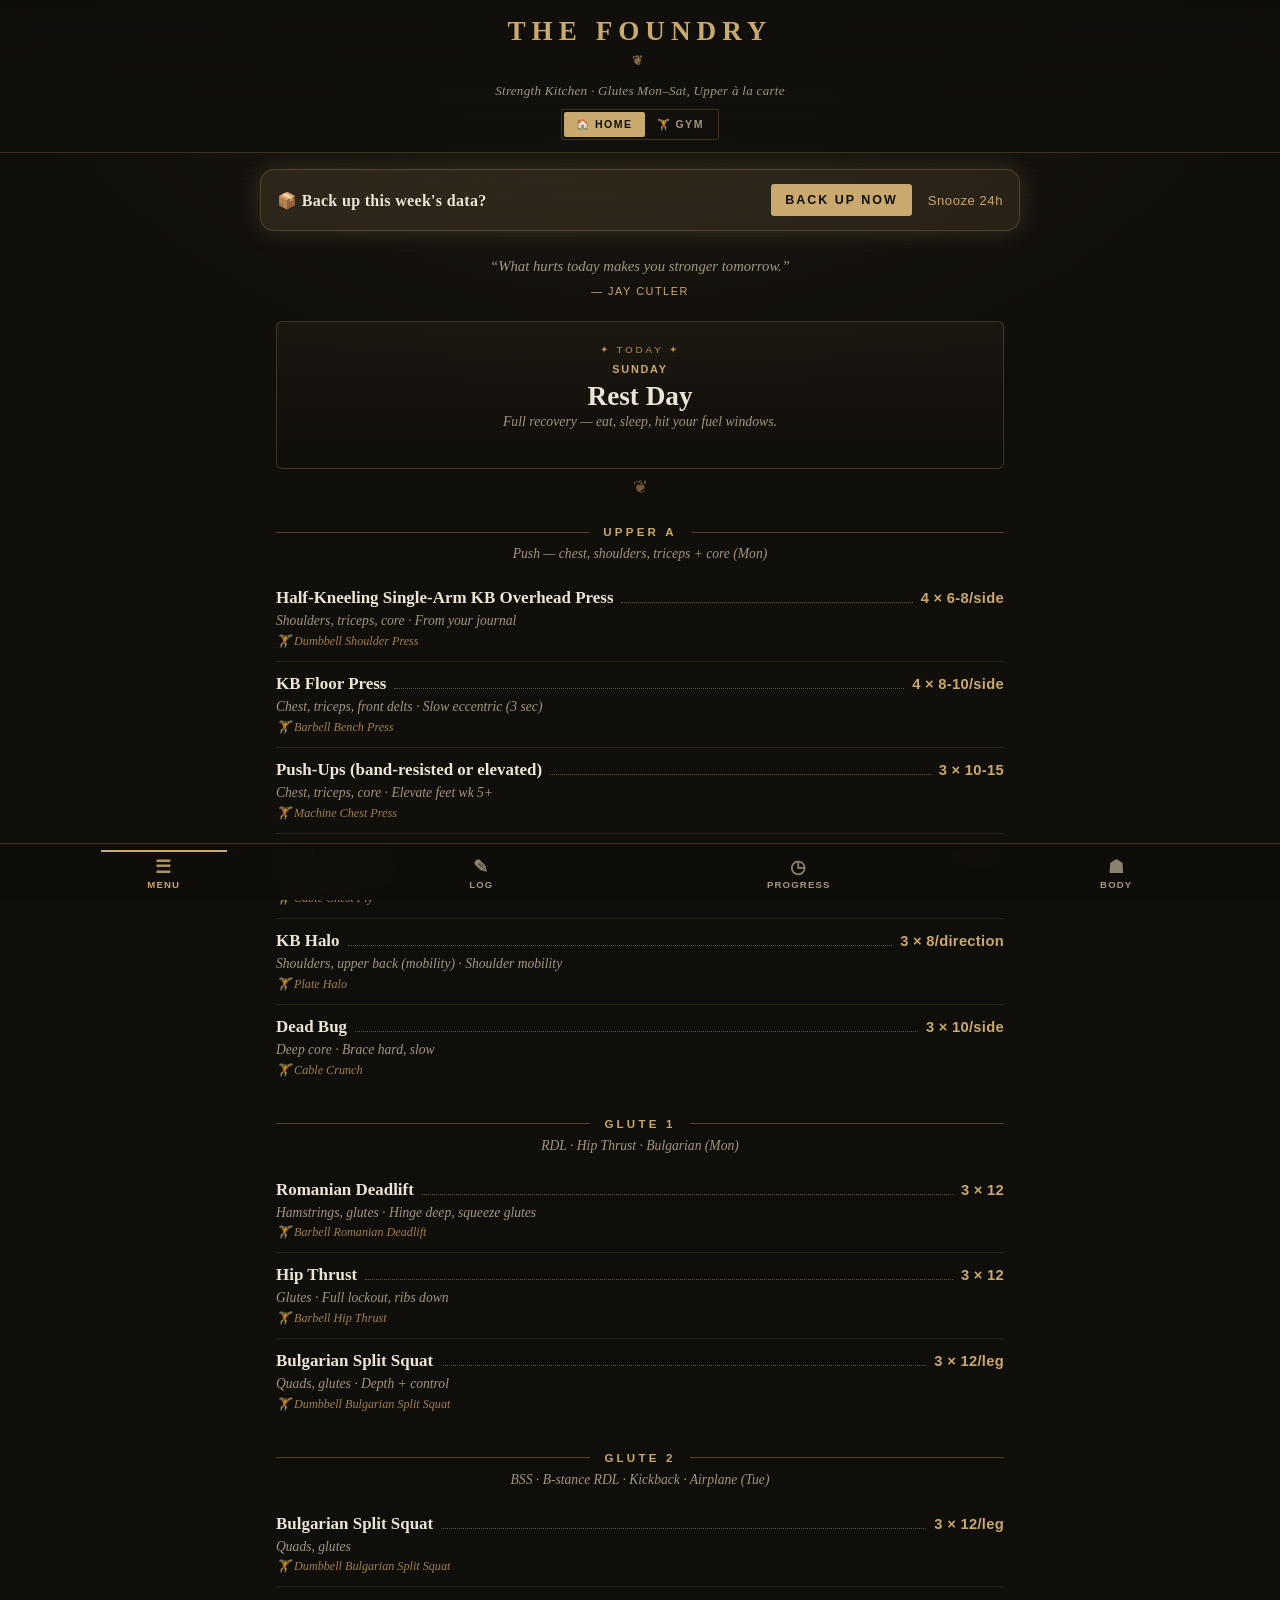
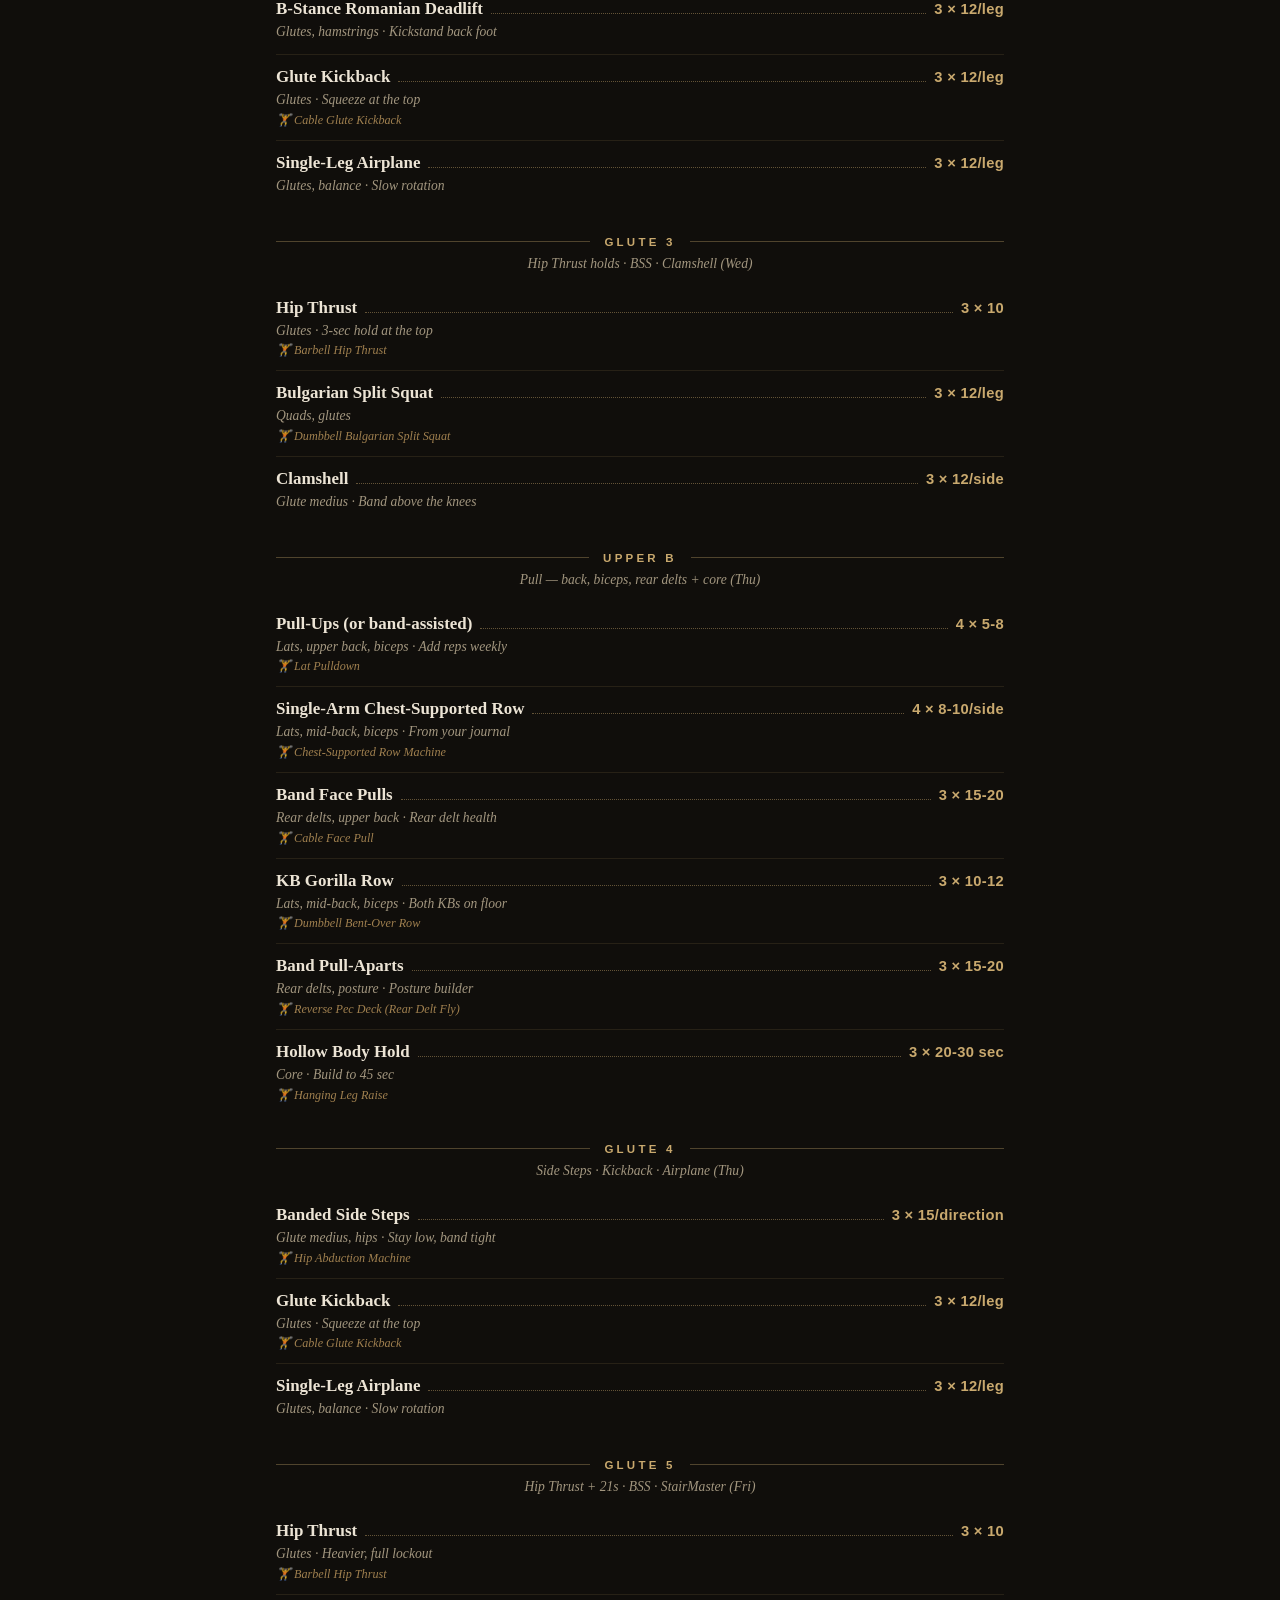
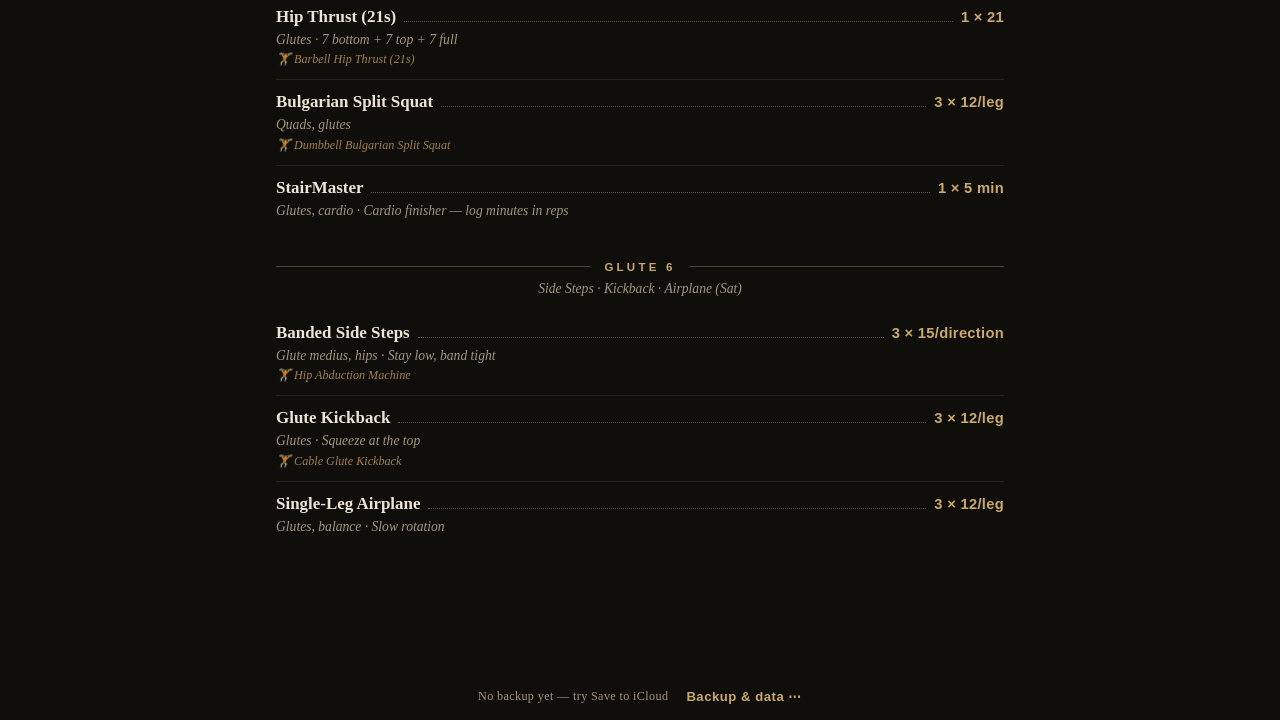
==== commit 396e461c: "Add linen texture + Chef's Selection flourish, bottom tab bar, rename to The Foundry - Subtle linen-" ====
--- a/index.html
+++ b/index.html
@@ -9,7 +9,7 @@
   <meta name="mobile-web-app-capable" content="yes" />
   <meta name="apple-mobile-web-app-capable" content="yes" />
   <meta name="apple-mobile-web-app-status-bar-style" content="black-translucent" />
-  <meta name="apple-mobile-web-app-title" content="Foundation" />
+  <meta name="apple-mobile-web-app-title" content="The Foundry" />
   <link rel="apple-touch-icon" href="apple-touch-icon.png" />
   <link rel="icon" href="icon-192.png" />
   <link rel="stylesheet" href="styles.css" />
@@ -18,6 +18,7 @@
   <header class="app-header">
     <div class="header-top">
       <h1 id="app-title">My Workout Routine</h1>
+      <p id="app-tagline" class="masthead-tagline"></p>
       <div class="header-controls">
         <div class="equip-toggle" id="equip-toggle">
           <button data-mode="home" class="equip-opt">🏠 Home</button>
@@ -25,12 +26,6 @@
         </div>
       </div>
     </div>
-    <nav class="tabs">
-      <button class="tab active" data-view="routine">Menu</button>
-      <button class="tab" data-view="track">Log</button>
-      <button class="tab" data-view="progress">Progress</button>
-      <button class="tab" data-view="body">Body</button>
-    </nav>
   </header>
 
   <div id="nudge-banner" class="nudge-banner" hidden></div>
@@ -60,6 +55,13 @@
     <div class="modal" role="dialog" aria-modal="true"></div>
   </div>
 
+  <nav class="tabs" aria-label="Sections">
+    <button class="tab active" data-view="routine"><span class="tab-glyph">☰</span>Menu</button>
+    <button class="tab" data-view="track"><span class="tab-glyph">✎</span>Log</button>
+    <button class="tab" data-view="progress"><span class="tab-glyph">◷</span>Progress</button>
+    <button class="tab" data-view="body"><span class="tab-glyph">☗</span>Body</button>
+  </nav>
+
   <!-- Floating rest timer -->
   <div id="rest-timer" class="rest-timer" hidden></div>
 
--- a/styles.css
+++ b/styles.css
@@ -41,7 +41,22 @@
 
 .scanlines { display: none; } /* removed for a calm fine-dining look */
 
-main, .app-header, .app-footer { position: relative; z-index: 1; }
+/* subtle linen weave behind everything */
+body::before {
+  content: "";
+  position: fixed; inset: 0; z-index: 0; pointer-events: none; opacity: 0.6;
+  background-image:
+    repeating-linear-gradient(0deg, rgba(201, 169, 110, 0.022) 0 1px, transparent 1px 4px),
+    repeating-linear-gradient(90deg, rgba(201, 169, 110, 0.022) 0 1px, transparent 1px 4px);
+}
+
+main, .app-header, .app-footer, .tabs { position: relative; z-index: 1; }
+
+/* masthead tagline */
+.masthead-tagline {
+  margin: 4px 0 0; font-family: var(--serif); font-style: italic;
+  font-size: 0.82rem; color: var(--muted); letter-spacing: 0.02em;
+}
 
 /* ---------- header (restaurant masthead) ---------- */
 .app-header {
@@ -91,38 +106,46 @@
   opacity: 0.7;
 }
 
-.tabs { display: flex; gap: 6px; justify-content: center; border-top: 1px solid rgba(201, 169, 110, 0.12); padding-top: 4px; }
+/* bottom tab bar (app-like) */
+.tabs {
+  position: fixed; left: 0; right: 0; bottom: 0; z-index: 40;
+  display: flex; justify-content: space-around; gap: 2px;
+  background: rgba(16, 14, 11, 0.97);
+  backdrop-filter: blur(14px); -webkit-backdrop-filter: blur(14px);
+  border-top: 1px solid var(--border);
+  padding: 6px 6px calc(4px + env(safe-area-inset-bottom));
+}
 .tab {
   flex: 1;
-  max-width: 130px;
+  display: flex; flex-direction: column; align-items: center; gap: 3px;
   background: none;
   border: none;
   color: var(--muted);
-  padding: 12px 8px 14px;
+  padding: 8px 4px 6px;
   font-family: var(--sans);
-  font-size: 0.7rem;
+  font-size: 0.6rem;
   font-weight: 600;
-  letter-spacing: 0.16em;
+  letter-spacing: 0.12em;
   text-transform: uppercase;
   cursor: pointer;
   position: relative;
   transition: color 0.2s;
 }
+.tab-glyph { font-size: 1.15rem; line-height: 1; opacity: 0.85; }
 .tab::after {
   content: "";
   position: absolute;
-  left: 22%; right: 22%; bottom: 0;
-  height: 1px;
+  left: 30%; right: 30%; top: 0;
+  height: 2px;
   background: var(--cyan);
   transform: scaleX(0);
   transition: transform 0.25s ease;
-  box-shadow: var(--glow-cyan);
 }
 .tab:hover { color: var(--text); }
-.tab.active { color: var(--text); }
+.tab.active { color: var(--cyan); }
 .tab.active::after { transform: scaleX(1); }
 
-main { max-width: 760px; margin: 0 auto; padding: 20px 16px 0; }
+main { max-width: 760px; margin: 0 auto; padding: 20px 16px calc(96px + env(safe-area-inset-bottom)); }
 
 .view { display: none; }
 .view.active { display: block; animation: fadeUp 0.4s ease both; }
@@ -177,6 +200,8 @@
   border: 1px solid var(--border); border-radius: var(--radius);
   background: linear-gradient(180deg, rgba(201,169,110,0.05), transparent);
 }
+.chef-label { font-family: var(--sans); font-size: 0.62rem; letter-spacing: 0.28em; text-transform: uppercase; color: var(--violet); margin-bottom: 8px; }
+.menu-flourish { text-align: center; color: var(--violet); opacity: 0.6; font-size: 1.1rem; margin: 6px 0 4px; }
 .today-label { font-family: var(--sans); font-size: 0.66rem; letter-spacing: 0.22em; text-transform: uppercase; color: var(--cyan); }
 .today-course { font-family: var(--serif); font-size: 1.7rem; font-weight: 600; margin: 6px 0 2px; }
 .today-focus { color: var(--muted); font-style: italic; font-size: 0.86rem; margin-bottom: 16px; }
